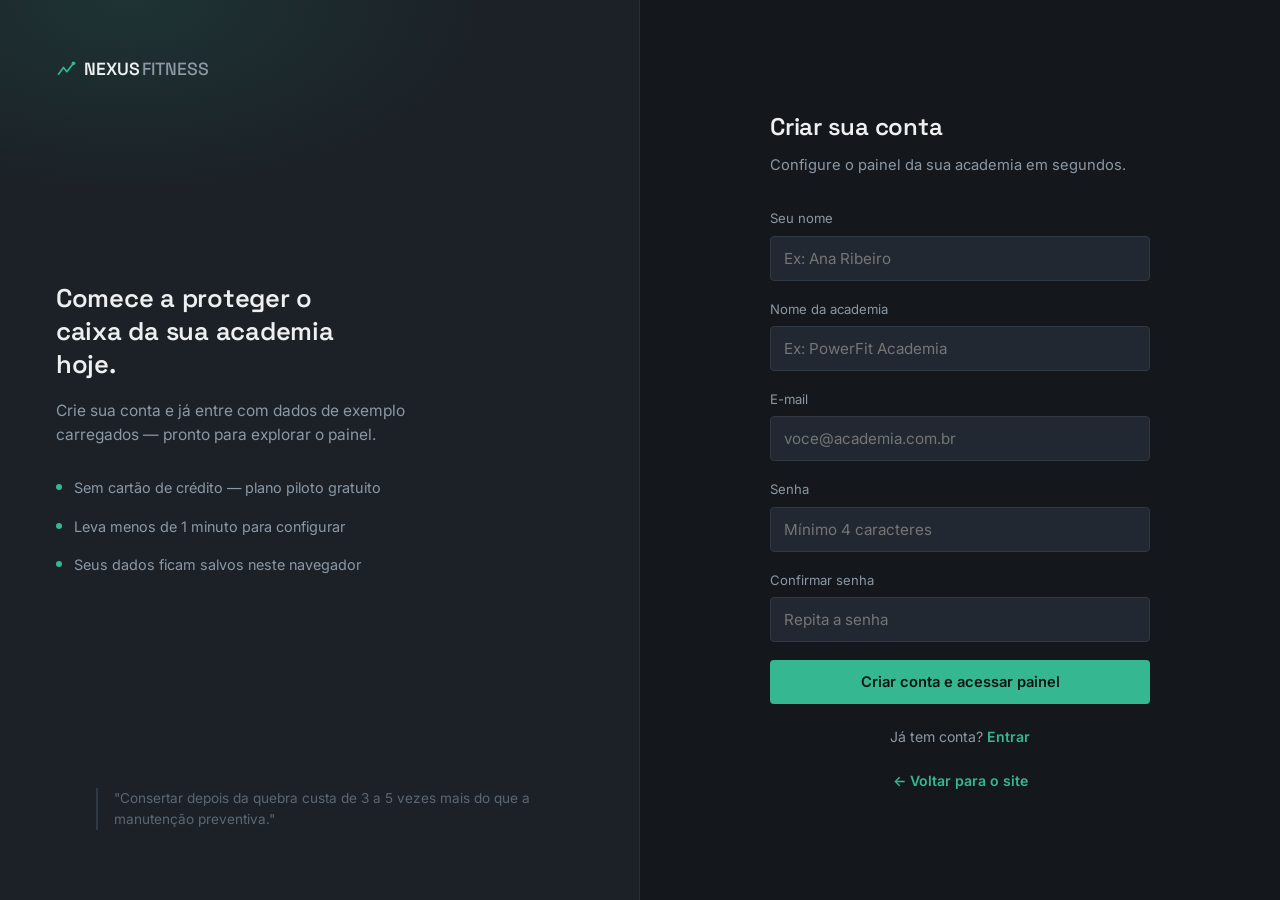
==== cadastro.html @ c4fdad93 "Add files via upload" ====
<!DOCTYPE html>
<html lang="pt-BR">
<head>
<meta charset="UTF-8">
<meta name="viewport" content="width=device-width, initial-scale=1.0">
<title>Criar conta — Nexus Fitness</title>
<link rel="preconnect" href="https://fonts.googleapis.com">
<link rel="preconnect" href="https://fonts.gstatic.com" crossorigin>
<link href="https://fonts.googleapis.com/css2?family=Space+Grotesk:wght@400;500;600;700&family=Inter:wght@400;500;600;700&display=swap" rel="stylesheet">
<link rel="stylesheet" href="app.css">
</head>
<body>

<div class="auth-shell">

  <div class="auth-side">
    <div class="auth-logo">
      <svg viewBox="0 0 24 24" width="20" height="20"><path d="M3 17L9 9L13 14L21 4" stroke="currentColor" stroke-width="2" fill="none" stroke-linecap="round" stroke-linejoin="round"/><circle cx="21" cy="4" r="2.2" fill="currentColor"/></svg>
      <span>NEXUS<em>FITNESS</em></span>
    </div>

    <div class="auth-pitch">
      <h2>Comece a proteger o caixa da sua academia hoje.</h2>
      <p>Crie sua conta e já entre com dados de exemplo carregados — pronto para explorar o painel.</p>
      <div class="auth-feature-list">
        <div class="auth-feature"><span class="dot"></span><span>Sem cartão de crédito — plano piloto gratuito</span></div>
        <div class="auth-feature"><span class="dot"></span><span>Leva menos de 1 minuto para configurar</span></div>
        <div class="auth-feature"><span class="dot"></span><span>Seus dados ficam salvos neste navegador</span></div>
      </div>
    </div>

    <blockquote class="auth-quote">
      "Consertar depois da quebra custa de 3 a 5 vezes mais do que a manutenção preventiva."
    </blockquote>
  </div>

  <div class="auth-form-col">
    <form class="auth-form" id="signup-form" novalidate>
      <h1>Criar sua conta</h1>
      <p class="sub">Configure o painel da sua academia em segundos.</p>

      <div class="form-error" id="form-error"></div>

      <div class="field">
        <label for="nome">Seu nome</label>
        <input type="text" id="nome" placeholder="Ex: Ana Ribeiro" autocomplete="name">
      </div>
      <div class="field">
        <label for="academia">Nome da academia</label>
        <input type="text" id="academia" placeholder="Ex: PowerFit Academia" autocomplete="organization">
      </div>
      <div class="field">
        <label for="email">E-mail</label>
        <input type="email" id="email" placeholder="voce@academia.com.br" autocomplete="email">
      </div>
      <div class="field">
        <label for="senha">Senha</label>
        <input type="password" id="senha" placeholder="Mínimo 4 caracteres" autocomplete="new-password">
      </div>
      <div class="field">
        <label for="senha2">Confirmar senha</label>
        <input type="password" id="senha2" placeholder="Repita a senha" autocomplete="new-password">
      </div>

      <button type="submit" class="btn btn-primary btn-block">Criar conta e acessar painel</button>

      <p class="auth-foot">Já tem conta? <a href="login.html">Entrar</a></p>
      <p class="auth-foot"><a href="../index.html">← Voltar para o site</a></p>
    </form>
  </div>

</div>

<script src="auth.js"></script>
<script>
  const form = document.getElementById("signup-form");
  const errorBox = document.getElementById("form-error");

  function showError(msg) {
    errorBox.textContent = msg;
    errorBox.classList.add("show");
  }

  form.addEventListener("submit", function (e) {
    e.preventDefault();
    errorBox.classList.remove("show");

    const nome = document.getElementById("nome").value.trim();
    const academia = document.getElementById("academia").value.trim();
    const email = document.getElementById("email").value.trim();
    const senha = document.getElementById("senha").value;
    const senha2 = document.getElementById("senha2").value;

    if (!nome || !academia || !email || !senha) {
      showError("Preencha todos os campos.");
      return;
    }
    if (senha.length < 4) {
      showError("A senha precisa ter pelo menos 4 caracteres.");
      return;
    }
    if (senha !== senha2) {
      showError("As senhas não coincidem.");
      return;
    }

    try {
      NexusAuth.signup({ nome, academia, email, senha });
      window.location.href = "dashboard.html";
    } catch (err) {
      showError(err.message);
    }
  });
</script>
</body>
</html>
---- app.css ----
/* ============================================================
   NEXUS FITNESS — app.css
   Estilos do produto (login, cadastro, painel interno)
   ============================================================ */

:root {
  --graphite:      #14181C;
  --panel:         #1B2127;
  --panel-raised:  #212831;
  --line:          #2E3944;
  --line-soft:     #262E36;

  --text-primary:   #EDEFF1;
  --text-secondary: #8B98A5;
  --text-tertiary:  #5C6773;

  --amber:   #E8A33D;
  --amber-dim: rgba(232, 163, 61, 0.14);
  --teal:    #35B891;
  --teal-dim: rgba(53, 184, 145, 0.14);
  --rust:    #C1502E;
  --rust-dim: rgba(193, 80, 46, 0.14);

  --font-display: "Space Grotesk", "Inter", sans-serif;
  --font-body: "Inter", sans-serif;

  --sidebar-w: 232px;
}

* { box-sizing: border-box; }

body {
  margin: 0;
  background: var(--graphite);
  color: var(--text-primary);
  font-family: var(--font-body);
  font-size: 15.5px;
  line-height: 1.55;
  -webkit-font-smoothing: antialiased;
}

h1, h2, h3 { font-family: var(--font-display); font-weight: 600; letter-spacing: -0.01em; margin: 0; }
p { margin: 0; color: var(--text-secondary); }
a { color: inherit; text-decoration: none; }
button, input { font-family: inherit; }

.btn {
  display: inline-flex;
  align-items: center;
  justify-content: center;
  gap: 8px;
  padding: 12px 20px;
  border-radius: 4px;
  font-weight: 600;
  font-size: 0.92rem;
  border: 1px solid transparent;
  cursor: pointer;
  transition: background 0.15s ease, border-color 0.15s ease, transform 0.1s ease;
}
.btn:active { transform: translateY(1px); }
.btn-block { width: 100%; }
.btn-primary { background: var(--teal); color: #0C1512; }
.btn-primary:hover { background: #45c9a2; }
.btn-ghost { background: transparent; border-color: var(--line); color: var(--text-primary); }
.btn-ghost:hover { border-color: var(--text-secondary); }
.btn-sm { padding: 8px 14px; font-size: 0.82rem; }
.btn-danger { background: transparent; border-color: rgba(193,80,46,0.4); color: var(--rust); }
.btn-danger:hover { background: var(--rust-dim); }
.btn[disabled] { opacity: 0.5; cursor: not-allowed; }

/* ---------------- Auth pages (login / cadastro) ---------------- */

.auth-shell {
  min-height: 100vh;
  display: grid;
  grid-template-columns: 1fr 1fr;
}

.auth-side {
  background:
    radial-gradient(600px 320px at 20% 0%, rgba(53,184,145,0.12), transparent 60%),
    var(--panel);
  border-right: 1px solid var(--line-soft);
  padding: 56px;
  display: flex;
  flex-direction: column;
  justify-content: space-between;
}

.auth-logo {
  display: flex;
  align-items: center;
  gap: 8px;
  font-family: var(--font-display);
  font-weight: 600;
  font-size: 1.1rem;
}
.auth-logo em { font-style: normal; color: var(--text-secondary); font-weight: 500; margin-left: 2px; }
.auth-logo svg { color: var(--teal); }

.auth-pitch h2 {
  font-size: 1.6rem;
  line-height: 1.3;
  margin-bottom: 18px;
  max-width: 18ch;
}
.auth-pitch p { max-width: 40ch; margin-bottom: 30px; }

.auth-feature-list { display: flex; flex-direction: column; gap: 16px; }
.auth-feature {
  display: flex;
  gap: 12px;
  align-items: flex-start;
  font-size: 0.9rem;
  color: var(--text-secondary);
}
.auth-feature .dot {
  width: 6px; height: 6px; border-radius: 50%;
  background: var(--teal);
  margin-top: 7px;
  flex-shrink: 0;
}

.auth-quote {
  border-left: 2px solid var(--line);
  padding-left: 16px;
  font-size: 0.85rem;
  color: var(--text-tertiary);
}

.auth-form-col {
  display: flex;
  align-items: center;
  justify-content: center;
  padding: 40px;
}

.auth-form {
  width: 100%;
  max-width: 380px;
}

.auth-form h1 { font-size: 1.5rem; margin-bottom: 8px; }
.auth-form .sub { margin-bottom: 32px; font-size: 0.92rem; }

.field { margin-bottom: 18px; }
.field label {
  display: block;
  font-size: 0.82rem;
  color: var(--text-secondary);
  margin-bottom: 7px;
}
.field input {
  width: 100%;
  padding: 12px 13px;
  background: var(--panel-raised);
  border: 1px solid var(--line);
  border-radius: 4px;
  color: var(--text-primary);
  font-size: 0.95rem;
  outline: none;
  transition: border-color 0.15s ease;
}
.field input:focus { border-color: var(--teal); }

.form-error {
  background: var(--rust-dim);
  border: 1px solid rgba(193,80,46,0.4);
  color: #f0a98d;
  font-size: 0.85rem;
  padding: 10px 12px;
  border-radius: 4px;
  margin-bottom: 18px;
  display: none;
}
.form-error.show { display: block; }

.auth-divider {
  display: flex;
  align-items: center;
  gap: 12px;
  margin: 22px 0;
  color: var(--text-tertiary);
  font-size: 0.78rem;
}
.auth-divider::before, .auth-divider::after {
  content: "";
  flex: 1;
  height: 1px;
  background: var(--line-soft);
}

.auth-foot {
  margin-top: 22px;
  font-size: 0.88rem;
  color: var(--text-secondary);
  text-align: center;
}
.auth-foot a { color: var(--teal); font-weight: 600; }

@media (max-width: 900px) {
  .auth-shell { grid-template-columns: 1fr; }
  .auth-side { display: none; }
}

/* ---------------- Dashboard shell ---------------- */

.app-shell {
  display: grid;
  grid-template-columns: var(--sidebar-w) 1fr;
  min-height: 100vh;
}

.sidebar {
  background: var(--panel);
  border-right: 1px solid var(--line-soft);
  display: flex;
  flex-direction: column;
  position: sticky;
  top: 0;
  height: 100vh;
}

.sidebar-logo {
  display: flex;
  align-items: center;
  gap: 8px;
  padding: 22px 22px 20px;
  font-family: var(--font-display);
  font-weight: 600;
  border-bottom: 1px solid var(--line-soft);
}
.sidebar-logo svg { color: var(--teal); }
.sidebar-logo em { font-style: normal; color: var(--text-secondary); font-weight: 500; margin-left: 2px; font-size: 0.9em; }

.sidebar-nav { flex: 1; padding: 18px 12px; display: flex; flex-direction: column; gap: 2px; }

.nav-item {
  display: flex;
  align-items: center;
  gap: 11px;
  padding: 10px 12px;
  border-radius: 5px;
  font-size: 0.9rem;
  color: var(--text-secondary);
  cursor: pointer;
  border: 1px solid transparent;
  transition: background 0.15s ease, color 0.15s ease;
}
.nav-item svg { flex-shrink: 0; opacity: 0.85; }
.nav-item:hover { background: var(--panel-raised); color: var(--text-primary); }
.nav-item.active {
  background: var(--teal-dim);
  color: var(--teal);
  border-color: rgba(53,184,145,0.25);
}

.nav-badge {
  margin-left: auto;
  background: var(--rust);
  color: white;
  font-size: 0.68rem;
  font-weight: 700;
  padding: 1px 6px;
  border-radius: 10px;
}

.sidebar-user {
  border-top: 1px solid var(--line-soft);
  padding: 16px 20px;
  display: flex;
  flex-direction: column;
  gap: 10px;
}
.sidebar-user-name { font-size: 0.86rem; color: var(--text-primary); font-weight: 600; }
.sidebar-user-academia { font-size: 0.76rem; color: var(--text-tertiary); }

.main-scroll { overflow-y: auto; height: 100vh; }

.app-topbar {
  position: sticky;
  top: 0;
  z-index: 10;
  background: rgba(20,24,28,0.9);
  backdrop-filter: blur(8px);
  border-bottom: 1px solid var(--line-soft);
  padding: 18px 34px;
  display: flex;
  justify-content: space-between;
  align-items: center;
}
.app-topbar h1 { font-size: 1.2rem; }
.app-topbar .app-topbar-sub { font-size: 0.82rem; margin-top: 3px; }

.app-content { padding: 30px 34px 70px; }

.view-section { display: none; animation: fadeIn 0.25s ease; }
.view-section.active { display: block; }
@keyframes fadeIn { from { opacity: 0; transform: translateY(4px); } to { opacity: 1; transform: none; } }

/* ---- KPI cards ---- */

.kpi-grid {
  display: grid;
  grid-template-columns: repeat(4, 1fr);
  gap: 18px;
  margin-bottom: 34px;
}
.kpi-card {
  background: var(--panel);
  border: 1px solid var(--line);
  border-radius: 6px;
  padding: 20px;
}
.kpi-label { font-size: 0.78rem; color: var(--text-tertiary); margin-bottom: 10px; }
.kpi-value { font-family: var(--font-display); font-size: 1.55rem; color: var(--text-primary); }
.kpi-value.amber { color: var(--amber); }
.kpi-value.teal { color: var(--teal); }
.kpi-note { font-size: 0.76rem; color: var(--text-tertiary); margin-top: 6px; }

@media (max-width: 1100px) {
  .kpi-grid { grid-template-columns: repeat(2, 1fr); }
}

/* ---- generic panel/card ---- */

.card {
  background: var(--panel);
  border: 1px solid var(--line);
  border-radius: 6px;
  padding: 24px;
  margin-bottom: 24px;
}
.card-head {
  display: flex;
  justify-content: space-between;
  align-items: center;
  margin-bottom: 18px;
  gap: 12px;
  flex-wrap: wrap;
}
.card-head h2 { font-size: 1.05rem; }
.card-head p { font-size: 0.85rem; }

.two-col { display: grid; grid-template-columns: 1.3fr 1fr; gap: 24px; }
@media (max-width: 980px) { .two-col { grid-template-columns: 1fr; } }

/* ---- table-like equipment rows ---- */

.eq-row {
  display: grid;
  grid-template-columns: 1.4fr 0.8fr 1.4fr 0.9fr 1fr auto;
  align-items: center;
  gap: 14px;
  padding: 14px 0;
  border-bottom: 1px solid var(--line-soft);
  font-size: 0.86rem;
}
.eq-row:last-child { border-bottom: none; }
.eq-row.eq-head {
  color: var(--text-tertiary);
  font-size: 0.72rem;
  text-transform: uppercase;
  letter-spacing: 0.04em;
  padding-bottom: 10px;
}
.eq-name { color: var(--text-primary); font-weight: 600; }
.eq-tipo { color: var(--text-tertiary); }

.eq-usage-track {
  height: 8px;
  background: var(--line-soft);
  border-radius: 2px;
  overflow: hidden;
}
.eq-usage-fill { height: 100%; border-radius: 2px; transition: width 0.4s ease, background 0.4s ease; }

.badge {
  display: inline-flex;
  align-items: center;
  gap: 6px;
  font-size: 0.74rem;
  font-weight: 600;
  padding: 4px 9px;
  border-radius: 20px;
}
.badge::before { content: ""; width: 6px; height: 6px; border-radius: 50%; }
.badge-ok { background: var(--teal-dim); color: var(--teal); }
.badge-ok::before { background: var(--teal); }
.badge-alerta { background: var(--amber-dim); color: var(--amber); }
.badge-alerta::before { background: var(--amber); }

.eq-actions { display: flex; gap: 8px; justify-content: flex-end; }

@media (max-width: 900px) {
  .eq-row { grid-template-columns: 1.4fr 1fr auto; }
  .eq-row .col-tipo, .eq-row .col-revisao { display: none; }
}

/* ---- alerts list ---- */

.alert-list { display: flex; flex-direction: column; gap: 10px; }
.alert-item {
  display: flex;
  justify-content: space-between;
  align-items: center;
  gap: 12px;
  padding: 12px 14px;
  background: var(--panel-raised);
  border: 1px solid var(--line-soft);
  border-radius: 5px;
  font-size: 0.85rem;
}
.alert-item.is-amber { border-color: rgba(232,163,61,0.35); }
.alert-item-left { display: flex; align-items: center; gap: 10px; }
.alert-item-left .dot { width: 7px; height: 7px; border-radius: 50%; background: var(--amber); flex-shrink: 0; }
.alert-empty { font-size: 0.86rem; color: var(--text-tertiary); padding: 8px 0; }

/* ---- hub module ---- */

.hub-slider-block { margin-bottom: 22px; }
.hub-slider-block label { display: block; font-size: 0.85rem; color: var(--text-secondary); margin-bottom: 10px; }
input[type="range"] { width: 100%; accent-color: var(--teal); margin-bottom: 8px; }
.hub-slider-value { font-family: var(--font-display); font-size: 0.95rem; }
.hub-slider-value span { color: var(--teal); }

.insumo-row {
  display: grid;
  grid-template-columns: 1.6fr 1fr 1fr 1fr;
  gap: 10px;
  padding: 11px 0;
  border-bottom: 1px solid var(--line-soft);
  font-size: 0.86rem;
  align-items: center;
}
.insumo-row.insumo-head { color: var(--text-tertiary); font-size: 0.72rem; text-transform: uppercase; letter-spacing: 0.03em; }
.insumo-row:last-child { border-bottom: none; }
.insumo-price-hub { color: var(--teal); font-weight: 600; }
.insumo-econ { color: var(--teal); }

.history-item {
  display: flex;
  justify-content: space-between;
  padding: 10px 0;
  border-bottom: 1px solid var(--line-soft);
  font-size: 0.85rem;
}
.history-item:last-child { border-bottom: none; }
.history-item .econ { color: var(--teal); }

/* ---- settings ---- */

.settings-grid { display: grid; grid-template-columns: 1fr 1fr; gap: 16px; }
@media (max-width: 700px) { .settings-grid { grid-template-columns: 1fr; } }

.plan-chip {
  display: inline-block;
  background: var(--teal-dim);
  color: var(--teal);
  font-size: 0.78rem;
  font-weight: 600;
  padding: 5px 12px;
  border-radius: 20px;
  margin-top: 4px;
}

/* ---- toast ---- */

.toast {
  position: fixed;
  bottom: 24px;
  right: 24px;
  background: var(--panel-raised);
  border: 1px solid var(--teal);
  color: var(--text-primary);
  padding: 13px 18px;
  border-radius: 5px;
  font-size: 0.87rem;
  box-shadow: 0 8px 24px rgba(0,0,0,0.35);
  transform: translateY(20px);
  opacity: 0;
  pointer-events: none;
  transition: transform 0.25s ease, opacity 0.25s ease;
  z-index: 200;
}
.toast.show { transform: translateY(0); opacity: 1; }

/* ---- empty modal-ish inline add form ---- */

.inline-form {
  display: none;
  gap: 10px;
  margin-bottom: 18px;
  flex-wrap: wrap;
  padding: 16px;
  background: var(--panel-raised);
  border: 1px solid var(--line-soft);
  border-radius: 5px;
}
.inline-form.show { display: flex; }
.inline-form input {
  flex: 1;
  min-width: 160px;
  padding: 10px 12px;
  background: var(--graphite);
  border: 1px solid var(--line);
  border-radius: 4px;
  color: var(--text-primary);
  font-size: 0.88rem;
}

a:focus-visible, button:focus-visible, input:focus-visible {
  outline: 2px solid var(--teal);
  outline-offset: 2px;
}
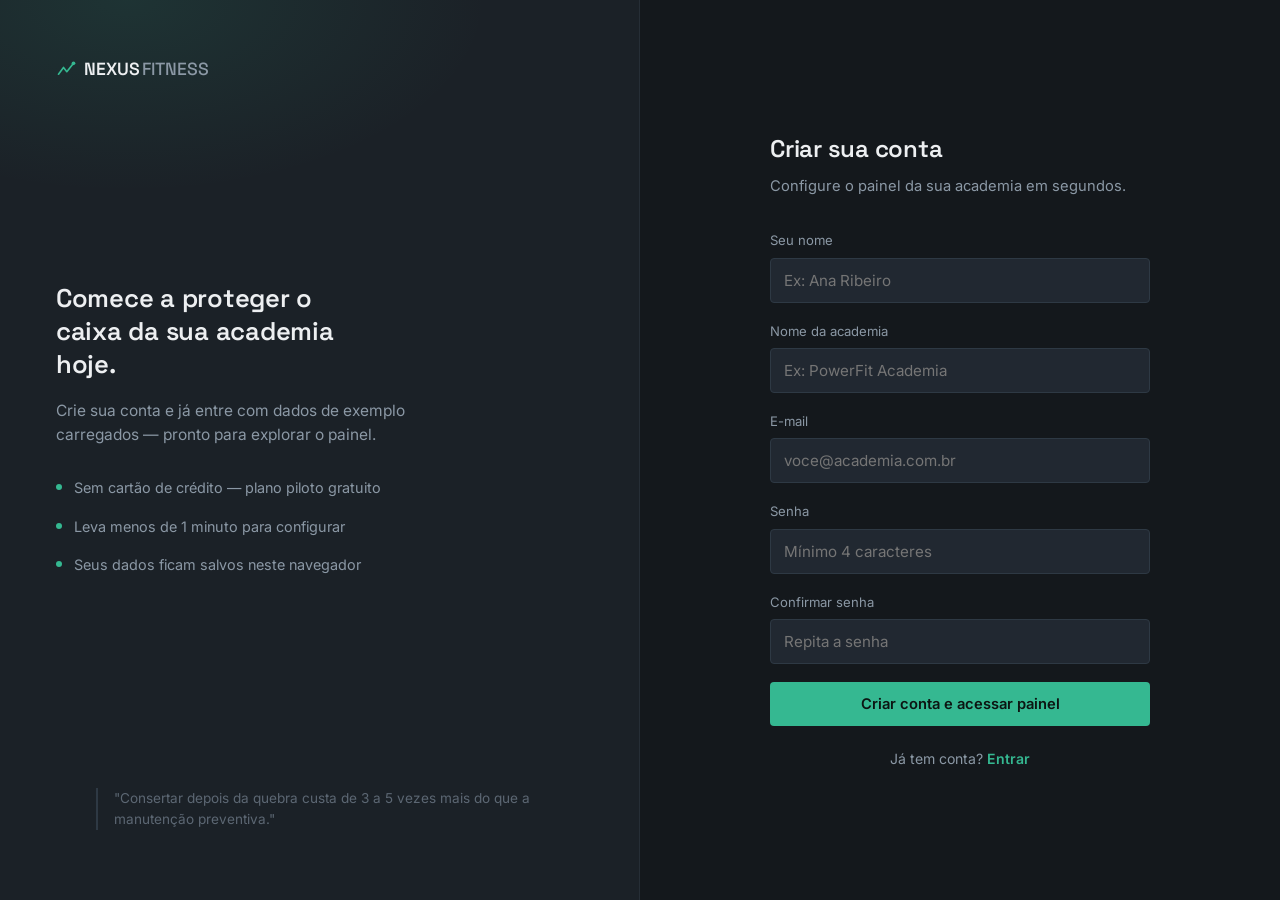
==== commit 111c08bb: "Update cadastro.html" ====
--- a/cadastro.html
+++ b/cadastro.html
@@ -64,8 +64,8 @@
 
       <button type="submit" class="btn btn-primary btn-block">Criar conta e acessar painel</button>
 
-      <p class="auth-foot">Já tem conta? <a href="login.html">Entrar</a></p>
-      <p class="auth-foot"><a href="../index.html">← Voltar para o site</a></p>
+      <p class="auth-foot">Já tem conta? <a href="index.html">Entrar</a></p>
+     
     </form>
   </div>
 
@@ -113,4 +113,4 @@
   });
 </script>
 </body>
-</html>+</html>
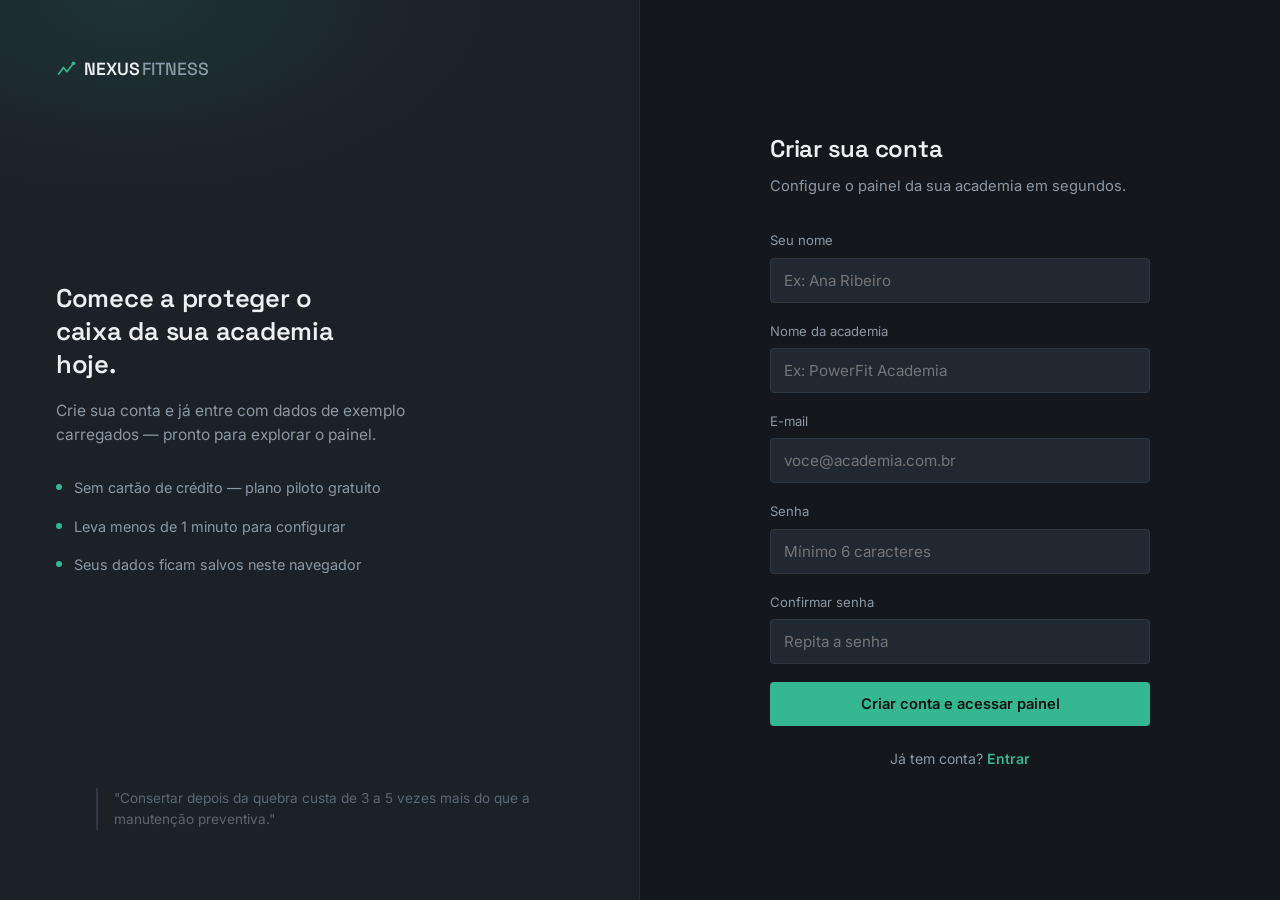
==== commit 73889a2a: "Add files via upload" ====
--- a/cadastro.html
+++ b/cadastro.html
@@ -1,116 +1,116 @@
-<!DOCTYPE html>
-<html lang="pt-BR">
-<head>
-<meta charset="UTF-8">
-<meta name="viewport" content="width=device-width, initial-scale=1.0">
-<title>Criar conta — Nexus Fitness</title>
-<link rel="preconnect" href="https://fonts.googleapis.com">
-<link rel="preconnect" href="https://fonts.gstatic.com" crossorigin>
-<link href="https://fonts.googleapis.com/css2?family=Space+Grotesk:wght@400;500;600;700&family=Inter:wght@400;500;600;700&display=swap" rel="stylesheet">
-<link rel="stylesheet" href="app.css">
-</head>
-<body>
-
-<div class="auth-shell">
-
-  <div class="auth-side">
-    <div class="auth-logo">
-      <svg viewBox="0 0 24 24" width="20" height="20"><path d="M3 17L9 9L13 14L21 4" stroke="currentColor" stroke-width="2" fill="none" stroke-linecap="round" stroke-linejoin="round"/><circle cx="21" cy="4" r="2.2" fill="currentColor"/></svg>
-      <span>NEXUS<em>FITNESS</em></span>
-    </div>
-
-    <div class="auth-pitch">
-      <h2>Comece a proteger o caixa da sua academia hoje.</h2>
-      <p>Crie sua conta e já entre com dados de exemplo carregados — pronto para explorar o painel.</p>
-      <div class="auth-feature-list">
-        <div class="auth-feature"><span class="dot"></span><span>Sem cartão de crédito — plano piloto gratuito</span></div>
-        <div class="auth-feature"><span class="dot"></span><span>Leva menos de 1 minuto para configurar</span></div>
-        <div class="auth-feature"><span class="dot"></span><span>Seus dados ficam salvos neste navegador</span></div>
-      </div>
-    </div>
-
-    <blockquote class="auth-quote">
-      "Consertar depois da quebra custa de 3 a 5 vezes mais do que a manutenção preventiva."
-    </blockquote>
-  </div>
-
-  <div class="auth-form-col">
-    <form class="auth-form" id="signup-form" novalidate>
-      <h1>Criar sua conta</h1>
-      <p class="sub">Configure o painel da sua academia em segundos.</p>
-
-      <div class="form-error" id="form-error"></div>
-
-      <div class="field">
-        <label for="nome">Seu nome</label>
-        <input type="text" id="nome" placeholder="Ex: Ana Ribeiro" autocomplete="name">
-      </div>
-      <div class="field">
-        <label for="academia">Nome da academia</label>
-        <input type="text" id="academia" placeholder="Ex: PowerFit Academia" autocomplete="organization">
-      </div>
-      <div class="field">
-        <label for="email">E-mail</label>
-        <input type="email" id="email" placeholder="voce@academia.com.br" autocomplete="email">
-      </div>
-      <div class="field">
-        <label for="senha">Senha</label>
-        <input type="password" id="senha" placeholder="Mínimo 4 caracteres" autocomplete="new-password">
-      </div>
-      <div class="field">
-        <label for="senha2">Confirmar senha</label>
-        <input type="password" id="senha2" placeholder="Repita a senha" autocomplete="new-password">
-      </div>
-
-      <button type="submit" class="btn btn-primary btn-block">Criar conta e acessar painel</button>
-
-      <p class="auth-foot">Já tem conta? <a href="index.html">Entrar</a></p>
-     
-    </form>
-  </div>
-
-</div>
-
-<script src="auth.js"></script>
-<script>
-  const form = document.getElementById("signup-form");
-  const errorBox = document.getElementById("form-error");
-
-  function showError(msg) {
-    errorBox.textContent = msg;
-    errorBox.classList.add("show");
-  }
-
-  form.addEventListener("submit", function (e) {
-    e.preventDefault();
-    errorBox.classList.remove("show");
-
-    const nome = document.getElementById("nome").value.trim();
-    const academia = document.getElementById("academia").value.trim();
-    const email = document.getElementById("email").value.trim();
-    const senha = document.getElementById("senha").value;
-    const senha2 = document.getElementById("senha2").value;
-
-    if (!nome || !academia || !email || !senha) {
-      showError("Preencha todos os campos.");
-      return;
-    }
-    if (senha.length < 4) {
-      showError("A senha precisa ter pelo menos 4 caracteres.");
-      return;
-    }
-    if (senha !== senha2) {
-      showError("As senhas não coincidem.");
-      return;
-    }
-
-    try {
-      NexusAuth.signup({ nome, academia, email, senha });
-      window.location.href = "dashboard.html";
-    } catch (err) {
-      showError(err.message);
-    }
-  });
-</script>
-</body>
-</html>
+<!DOCTYPE html>
+<html lang="pt-BR">
+<head>
+<meta charset="UTF-8">
+<meta name="viewport" content="width=device-width, initial-scale=1.0">
+<title>Criar conta — Nexus Fitness</title>
+<link rel="preconnect" href="https://fonts.googleapis.com">
+<link rel="preconnect" href="https://fonts.gstatic.com" crossorigin>
+<link href="https://fonts.googleapis.com/css2?family=Space+Grotesk:wght@400;500;600;700&family=Inter:wght@400;500;600;700&display=swap" rel="stylesheet">
+<link rel="stylesheet" href="app.css">
+</head>
+<body>
+
+<div class="auth-shell">
+
+  <div class="auth-side">
+    <div class="auth-logo">
+      <svg viewBox="0 0 24 24" width="20" height="20"><path d="M3 17L9 9L13 14L21 4" stroke="currentColor" stroke-width="2" fill="none" stroke-linecap="round" stroke-linejoin="round"/><circle cx="21" cy="4" r="2.2" fill="currentColor"/></svg>
+      <span>NEXUS<em>FITNESS</em></span>
+    </div>
+
+    <div class="auth-pitch">
+      <h2>Comece a proteger o caixa da sua academia hoje.</h2>
+      <p>Crie sua conta e já entre com dados de exemplo carregados — pronto para explorar o painel.</p>
+      <div class="auth-feature-list">
+        <div class="auth-feature"><span class="dot"></span><span>Sem cartão de crédito — plano piloto gratuito</span></div>
+        <div class="auth-feature"><span class="dot"></span><span>Leva menos de 1 minuto para configurar</span></div>
+        <div class="auth-feature"><span class="dot"></span><span>Seus dados ficam salvos neste navegador</span></div>
+      </div>
+    </div>
+
+    <blockquote class="auth-quote">
+      "Consertar depois da quebra custa de 3 a 5 vezes mais do que a manutenção preventiva."
+    </blockquote>
+  </div>
+
+  <div class="auth-form-col">
+    <form class="auth-form" id="signup-form" novalidate>
+      <h1>Criar sua conta</h1>
+      <p class="sub">Configure o painel da sua academia em segundos.</p>
+
+      <div class="form-error" id="form-error"></div>
+
+      <div class="field">
+        <label for="nome">Seu nome</label>
+        <input type="text" id="nome" placeholder="Ex: Ana Ribeiro" autocomplete="name">
+      </div>
+      <div class="field">
+        <label for="academia">Nome da academia</label>
+        <input type="text" id="academia" placeholder="Ex: PowerFit Academia" autocomplete="organization">
+      </div>
+      <div class="field">
+        <label for="email">E-mail</label>
+        <input type="email" id="email" placeholder="voce@academia.com.br" autocomplete="email">
+      </div>
+      <div class="field">
+        <label for="senha">Senha</label>
+        <input type="password" id="senha" placeholder="Mínimo 6 caracteres" autocomplete="new-password">
+      </div>
+      <div class="field">
+        <label for="senha2">Confirmar senha</label>
+        <input type="password" id="senha2" placeholder="Repita a senha" autocomplete="new-password">
+      </div>
+
+      <button type="submit" class="btn btn-primary btn-block">Criar conta e acessar painel</button>
+
+      <p class="auth-foot">Já tem conta? <a href="index.html">Entrar</a></p>
+     
+    </form>
+  </div>
+
+</div>
+
+<script src="auth.js"></script>
+<script>
+  const form = document.getElementById("signup-form");
+  const errorBox = document.getElementById("form-error");
+
+  function showError(msg) {
+    errorBox.textContent = msg;
+    errorBox.classList.add("show");
+  }
+
+  form.addEventListener("submit", function (e) {
+    e.preventDefault();
+    errorBox.classList.remove("show");
+
+    const nome = document.getElementById("nome").value.trim();
+    const academia = document.getElementById("academia").value.trim();
+    const email = document.getElementById("email").value.trim();
+    const senha = document.getElementById("senha").value;
+    const senha2 = document.getElementById("senha2").value;
+
+    if (!nome || !academia || !email || !senha) {
+      showError("Preencha todos os campos.");
+      return;
+    }
+    if (senha.length < 6) {
+      showError("A senha precisa ter pelo menos 6 caracteres.");
+      return;
+    }
+    if (senha !== senha2) {
+      showError("As senhas não coincidem.");
+      return;
+    }
+
+    try {
+      NexusAuth.signup({ nome, academia, email, senha });
+      window.location.href = "dashboard.html";
+    } catch (err) {
+      showError(err.message);
+    }
+  });
+</script>
+</body>
+</html>
--- a/app.css
+++ b/app.css
@@ -1,515 +1,1576 @@
-/* ============================================================
-   NEXUS FITNESS — app.css
-   Estilos do produto (login, cadastro, painel interno)
-   ============================================================ */
-
-:root {
-  --graphite:      #14181C;
-  --panel:         #1B2127;
-  --panel-raised:  #212831;
-  --line:          #2E3944;
-  --line-soft:     #262E36;
-
-  --text-primary:   #EDEFF1;
-  --text-secondary: #8B98A5;
-  --text-tertiary:  #5C6773;
-
-  --amber:   #E8A33D;
-  --amber-dim: rgba(232, 163, 61, 0.14);
-  --teal:    #35B891;
-  --teal-dim: rgba(53, 184, 145, 0.14);
-  --rust:    #C1502E;
-  --rust-dim: rgba(193, 80, 46, 0.14);
-
-  --font-display: "Space Grotesk", "Inter", sans-serif;
-  --font-body: "Inter", sans-serif;
-
-  --sidebar-w: 232px;
-}
-
-* { box-sizing: border-box; }
-
-body {
-  margin: 0;
-  background: var(--graphite);
-  color: var(--text-primary);
-  font-family: var(--font-body);
-  font-size: 15.5px;
-  line-height: 1.55;
-  -webkit-font-smoothing: antialiased;
-}
-
-h1, h2, h3 { font-family: var(--font-display); font-weight: 600; letter-spacing: -0.01em; margin: 0; }
-p { margin: 0; color: var(--text-secondary); }
-a { color: inherit; text-decoration: none; }
-button, input { font-family: inherit; }
-
-.btn {
-  display: inline-flex;
-  align-items: center;
-  justify-content: center;
-  gap: 8px;
-  padding: 12px 20px;
-  border-radius: 4px;
-  font-weight: 600;
-  font-size: 0.92rem;
-  border: 1px solid transparent;
-  cursor: pointer;
-  transition: background 0.15s ease, border-color 0.15s ease, transform 0.1s ease;
-}
-.btn:active { transform: translateY(1px); }
-.btn-block { width: 100%; }
-.btn-primary { background: var(--teal); color: #0C1512; }
-.btn-primary:hover { background: #45c9a2; }
-.btn-ghost { background: transparent; border-color: var(--line); color: var(--text-primary); }
-.btn-ghost:hover { border-color: var(--text-secondary); }
-.btn-sm { padding: 8px 14px; font-size: 0.82rem; }
-.btn-danger { background: transparent; border-color: rgba(193,80,46,0.4); color: var(--rust); }
-.btn-danger:hover { background: var(--rust-dim); }
-.btn[disabled] { opacity: 0.5; cursor: not-allowed; }
-
-/* ---------------- Auth pages (login / cadastro) ---------------- */
-
-.auth-shell {
-  min-height: 100vh;
-  display: grid;
-  grid-template-columns: 1fr 1fr;
-}
-
-.auth-side {
-  background:
-    radial-gradient(600px 320px at 20% 0%, rgba(53,184,145,0.12), transparent 60%),
-    var(--panel);
-  border-right: 1px solid var(--line-soft);
-  padding: 56px;
-  display: flex;
-  flex-direction: column;
-  justify-content: space-between;
-}
-
-.auth-logo {
-  display: flex;
-  align-items: center;
-  gap: 8px;
-  font-family: var(--font-display);
-  font-weight: 600;
-  font-size: 1.1rem;
-}
-.auth-logo em { font-style: normal; color: var(--text-secondary); font-weight: 500; margin-left: 2px; }
-.auth-logo svg { color: var(--teal); }
-
-.auth-pitch h2 {
-  font-size: 1.6rem;
-  line-height: 1.3;
-  margin-bottom: 18px;
-  max-width: 18ch;
-}
-.auth-pitch p { max-width: 40ch; margin-bottom: 30px; }
-
-.auth-feature-list { display: flex; flex-direction: column; gap: 16px; }
-.auth-feature {
-  display: flex;
-  gap: 12px;
-  align-items: flex-start;
-  font-size: 0.9rem;
-  color: var(--text-secondary);
-}
-.auth-feature .dot {
-  width: 6px; height: 6px; border-radius: 50%;
-  background: var(--teal);
-  margin-top: 7px;
-  flex-shrink: 0;
-}
-
-.auth-quote {
-  border-left: 2px solid var(--line);
-  padding-left: 16px;
-  font-size: 0.85rem;
-  color: var(--text-tertiary);
-}
-
-.auth-form-col {
-  display: flex;
-  align-items: center;
-  justify-content: center;
-  padding: 40px;
-}
-
-.auth-form {
-  width: 100%;
-  max-width: 380px;
-}
-
-.auth-form h1 { font-size: 1.5rem; margin-bottom: 8px; }
-.auth-form .sub { margin-bottom: 32px; font-size: 0.92rem; }
-
-.field { margin-bottom: 18px; }
-.field label {
-  display: block;
-  font-size: 0.82rem;
-  color: var(--text-secondary);
-  margin-bottom: 7px;
-}
-.field input {
-  width: 100%;
-  padding: 12px 13px;
-  background: var(--panel-raised);
-  border: 1px solid var(--line);
-  border-radius: 4px;
-  color: var(--text-primary);
-  font-size: 0.95rem;
-  outline: none;
-  transition: border-color 0.15s ease;
-}
-.field input:focus { border-color: var(--teal); }
-
-.form-error {
-  background: var(--rust-dim);
-  border: 1px solid rgba(193,80,46,0.4);
-  color: #f0a98d;
-  font-size: 0.85rem;
-  padding: 10px 12px;
-  border-radius: 4px;
-  margin-bottom: 18px;
-  display: none;
-}
-.form-error.show { display: block; }
-
-.auth-divider {
-  display: flex;
-  align-items: center;
-  gap: 12px;
-  margin: 22px 0;
-  color: var(--text-tertiary);
-  font-size: 0.78rem;
-}
-.auth-divider::before, .auth-divider::after {
-  content: "";
-  flex: 1;
-  height: 1px;
-  background: var(--line-soft);
-}
-
-.auth-foot {
-  margin-top: 22px;
-  font-size: 0.88rem;
-  color: var(--text-secondary);
-  text-align: center;
-}
-.auth-foot a { color: var(--teal); font-weight: 600; }
-
-@media (max-width: 900px) {
-  .auth-shell { grid-template-columns: 1fr; }
-  .auth-side { display: none; }
-}
-
-/* ---------------- Dashboard shell ---------------- */
-
-.app-shell {
-  display: grid;
-  grid-template-columns: var(--sidebar-w) 1fr;
-  min-height: 100vh;
-}
-
-.sidebar {
-  background: var(--panel);
-  border-right: 1px solid var(--line-soft);
-  display: flex;
-  flex-direction: column;
-  position: sticky;
-  top: 0;
-  height: 100vh;
-}
-
-.sidebar-logo {
-  display: flex;
-  align-items: center;
-  gap: 8px;
-  padding: 22px 22px 20px;
-  font-family: var(--font-display);
-  font-weight: 600;
-  border-bottom: 1px solid var(--line-soft);
-}
-.sidebar-logo svg { color: var(--teal); }
-.sidebar-logo em { font-style: normal; color: var(--text-secondary); font-weight: 500; margin-left: 2px; font-size: 0.9em; }
-
-.sidebar-nav { flex: 1; padding: 18px 12px; display: flex; flex-direction: column; gap: 2px; }
-
-.nav-item {
-  display: flex;
-  align-items: center;
-  gap: 11px;
-  padding: 10px 12px;
-  border-radius: 5px;
-  font-size: 0.9rem;
-  color: var(--text-secondary);
-  cursor: pointer;
-  border: 1px solid transparent;
-  transition: background 0.15s ease, color 0.15s ease;
-}
-.nav-item svg { flex-shrink: 0; opacity: 0.85; }
-.nav-item:hover { background: var(--panel-raised); color: var(--text-primary); }
-.nav-item.active {
-  background: var(--teal-dim);
-  color: var(--teal);
-  border-color: rgba(53,184,145,0.25);
-}
-
-.nav-badge {
-  margin-left: auto;
-  background: var(--rust);
-  color: white;
-  font-size: 0.68rem;
-  font-weight: 700;
-  padding: 1px 6px;
-  border-radius: 10px;
-}
-
-.sidebar-user {
-  border-top: 1px solid var(--line-soft);
-  padding: 16px 20px;
-  display: flex;
-  flex-direction: column;
-  gap: 10px;
-}
-.sidebar-user-name { font-size: 0.86rem; color: var(--text-primary); font-weight: 600; }
-.sidebar-user-academia { font-size: 0.76rem; color: var(--text-tertiary); }
-
-.main-scroll { overflow-y: auto; height: 100vh; }
-
-.app-topbar {
-  position: sticky;
-  top: 0;
-  z-index: 10;
-  background: rgba(20,24,28,0.9);
-  backdrop-filter: blur(8px);
-  border-bottom: 1px solid var(--line-soft);
-  padding: 18px 34px;
-  display: flex;
-  justify-content: space-between;
-  align-items: center;
-}
-.app-topbar h1 { font-size: 1.2rem; }
-.app-topbar .app-topbar-sub { font-size: 0.82rem; margin-top: 3px; }
-
-.app-content { padding: 30px 34px 70px; }
-
-.view-section { display: none; animation: fadeIn 0.25s ease; }
-.view-section.active { display: block; }
-@keyframes fadeIn { from { opacity: 0; transform: translateY(4px); } to { opacity: 1; transform: none; } }
-
-/* ---- KPI cards ---- */
-
-.kpi-grid {
-  display: grid;
-  grid-template-columns: repeat(4, 1fr);
-  gap: 18px;
-  margin-bottom: 34px;
-}
-.kpi-card {
-  background: var(--panel);
-  border: 1px solid var(--line);
-  border-radius: 6px;
-  padding: 20px;
-}
-.kpi-label { font-size: 0.78rem; color: var(--text-tertiary); margin-bottom: 10px; }
-.kpi-value { font-family: var(--font-display); font-size: 1.55rem; color: var(--text-primary); }
-.kpi-value.amber { color: var(--amber); }
-.kpi-value.teal { color: var(--teal); }
-.kpi-note { font-size: 0.76rem; color: var(--text-tertiary); margin-top: 6px; }
-
-@media (max-width: 1100px) {
-  .kpi-grid { grid-template-columns: repeat(2, 1fr); }
-}
-
-/* ---- generic panel/card ---- */
-
-.card {
-  background: var(--panel);
-  border: 1px solid var(--line);
-  border-radius: 6px;
-  padding: 24px;
-  margin-bottom: 24px;
-}
-.card-head {
-  display: flex;
-  justify-content: space-between;
-  align-items: center;
-  margin-bottom: 18px;
-  gap: 12px;
-  flex-wrap: wrap;
-}
-.card-head h2 { font-size: 1.05rem; }
-.card-head p { font-size: 0.85rem; }
-
-.two-col { display: grid; grid-template-columns: 1.3fr 1fr; gap: 24px; }
-@media (max-width: 980px) { .two-col { grid-template-columns: 1fr; } }
-
-/* ---- table-like equipment rows ---- */
-
-.eq-row {
-  display: grid;
-  grid-template-columns: 1.4fr 0.8fr 1.4fr 0.9fr 1fr auto;
-  align-items: center;
-  gap: 14px;
-  padding: 14px 0;
-  border-bottom: 1px solid var(--line-soft);
-  font-size: 0.86rem;
-}
-.eq-row:last-child { border-bottom: none; }
-.eq-row.eq-head {
-  color: var(--text-tertiary);
-  font-size: 0.72rem;
-  text-transform: uppercase;
-  letter-spacing: 0.04em;
-  padding-bottom: 10px;
-}
-.eq-name { color: var(--text-primary); font-weight: 600; }
-.eq-tipo { color: var(--text-tertiary); }
-
-.eq-usage-track {
-  height: 8px;
-  background: var(--line-soft);
-  border-radius: 2px;
-  overflow: hidden;
-}
-.eq-usage-fill { height: 100%; border-radius: 2px; transition: width 0.4s ease, background 0.4s ease; }
-
-.badge {
-  display: inline-flex;
-  align-items: center;
-  gap: 6px;
-  font-size: 0.74rem;
-  font-weight: 600;
-  padding: 4px 9px;
-  border-radius: 20px;
-}
-.badge::before { content: ""; width: 6px; height: 6px; border-radius: 50%; }
-.badge-ok { background: var(--teal-dim); color: var(--teal); }
-.badge-ok::before { background: var(--teal); }
-.badge-alerta { background: var(--amber-dim); color: var(--amber); }
-.badge-alerta::before { background: var(--amber); }
-
-.eq-actions { display: flex; gap: 8px; justify-content: flex-end; }
-
-@media (max-width: 900px) {
-  .eq-row { grid-template-columns: 1.4fr 1fr auto; }
-  .eq-row .col-tipo, .eq-row .col-revisao { display: none; }
-}
-
-/* ---- alerts list ---- */
-
-.alert-list { display: flex; flex-direction: column; gap: 10px; }
-.alert-item {
-  display: flex;
-  justify-content: space-between;
-  align-items: center;
-  gap: 12px;
-  padding: 12px 14px;
-  background: var(--panel-raised);
-  border: 1px solid var(--line-soft);
-  border-radius: 5px;
-  font-size: 0.85rem;
-}
-.alert-item.is-amber { border-color: rgba(232,163,61,0.35); }
-.alert-item-left { display: flex; align-items: center; gap: 10px; }
-.alert-item-left .dot { width: 7px; height: 7px; border-radius: 50%; background: var(--amber); flex-shrink: 0; }
-.alert-empty { font-size: 0.86rem; color: var(--text-tertiary); padding: 8px 0; }
-
-/* ---- hub module ---- */
-
-.hub-slider-block { margin-bottom: 22px; }
-.hub-slider-block label { display: block; font-size: 0.85rem; color: var(--text-secondary); margin-bottom: 10px; }
-input[type="range"] { width: 100%; accent-color: var(--teal); margin-bottom: 8px; }
-.hub-slider-value { font-family: var(--font-display); font-size: 0.95rem; }
-.hub-slider-value span { color: var(--teal); }
-
-.insumo-row {
-  display: grid;
-  grid-template-columns: 1.6fr 1fr 1fr 1fr;
-  gap: 10px;
-  padding: 11px 0;
-  border-bottom: 1px solid var(--line-soft);
-  font-size: 0.86rem;
-  align-items: center;
-}
-.insumo-row.insumo-head { color: var(--text-tertiary); font-size: 0.72rem; text-transform: uppercase; letter-spacing: 0.03em; }
-.insumo-row:last-child { border-bottom: none; }
-.insumo-price-hub { color: var(--teal); font-weight: 600; }
-.insumo-econ { color: var(--teal); }
-
-.history-item {
-  display: flex;
-  justify-content: space-between;
-  padding: 10px 0;
-  border-bottom: 1px solid var(--line-soft);
-  font-size: 0.85rem;
-}
-.history-item:last-child { border-bottom: none; }
-.history-item .econ { color: var(--teal); }
-
-/* ---- settings ---- */
-
-.settings-grid { display: grid; grid-template-columns: 1fr 1fr; gap: 16px; }
-@media (max-width: 700px) { .settings-grid { grid-template-columns: 1fr; } }
-
-.plan-chip {
-  display: inline-block;
-  background: var(--teal-dim);
-  color: var(--teal);
-  font-size: 0.78rem;
-  font-weight: 600;
-  padding: 5px 12px;
-  border-radius: 20px;
-  margin-top: 4px;
-}
-
-/* ---- toast ---- */
-
-.toast {
-  position: fixed;
-  bottom: 24px;
-  right: 24px;
-  background: var(--panel-raised);
-  border: 1px solid var(--teal);
-  color: var(--text-primary);
-  padding: 13px 18px;
-  border-radius: 5px;
-  font-size: 0.87rem;
-  box-shadow: 0 8px 24px rgba(0,0,0,0.35);
-  transform: translateY(20px);
-  opacity: 0;
-  pointer-events: none;
-  transition: transform 0.25s ease, opacity 0.25s ease;
-  z-index: 200;
-}
-.toast.show { transform: translateY(0); opacity: 1; }
-
-/* ---- empty modal-ish inline add form ---- */
-
-.inline-form {
-  display: none;
-  gap: 10px;
-  margin-bottom: 18px;
-  flex-wrap: wrap;
-  padding: 16px;
-  background: var(--panel-raised);
-  border: 1px solid var(--line-soft);
-  border-radius: 5px;
-}
-.inline-form.show { display: flex; }
-.inline-form input {
-  flex: 1;
-  min-width: 160px;
-  padding: 10px 12px;
-  background: var(--graphite);
-  border: 1px solid var(--line);
-  border-radius: 4px;
-  color: var(--text-primary);
-  font-size: 0.88rem;
-}
-
-a:focus-visible, button:focus-visible, input:focus-visible {
-  outline: 2px solid var(--teal);
-  outline-offset: 2px;
-}+/* ============================================================
+   NEXUS FITNESS — app.css
+   Estilos do produto (login, cadastro, painel interno)
+   ============================================================ */
+
+:root {
+  --graphite: #14181C;
+  --panel: #1B2127;
+  --panel-raised: #212831;
+  --line: #2E3944;
+  --line-soft: #262E36;
+
+  --text-primary: #EDEFF1;
+  --text-secondary: #8B98A5;
+  --text-tertiary: #5C6773;
+
+  --amber: #E8A33D;
+  --amber-dim: rgba(232, 163, 61, 0.14);
+  --teal: #35B891;
+  --teal-dim: rgba(53, 184, 145, 0.14);
+  --rust: #C1502E;
+  --rust-dim: rgba(193, 80, 46, 0.14);
+
+  --font-display: "Space Grotesk", "Inter", sans-serif;
+  --font-body: "Inter", sans-serif;
+
+  --sidebar-w: 232px;
+}
+
+*,
+*::before,
+*::after {
+  box-sizing: border-box;
+}
+
+html {
+  width: 100%;
+  max-width: 100%;
+  overflow-x: hidden;
+}
+
+body {
+  margin: 0;
+  width: 100%;
+  max-width: 100%;
+  min-width: 0;
+  background: var(--graphite);
+  color: var(--text-primary);
+  font-family: var(--font-body);
+  font-size: 15.5px;
+  line-height: 1.55;
+  -webkit-font-smoothing: antialiased;
+  overflow-x: hidden;
+}
+
+h1, h2, h3 {
+  font-family: var(--font-display);
+  font-weight: 600;
+  letter-spacing: -0.01em;
+  margin: 0;
+}
+
+p {
+  margin: 0;
+  color: var(--text-secondary);
+}
+
+a {
+  color: inherit;
+  text-decoration: none;
+}
+
+button,
+input,
+select,
+textarea {
+  font-family: inherit;
+}
+
+img,
+svg,
+canvas {
+  max-width: 100%;
+}
+
+/* ============================================================
+   BOTÕES
+   ============================================================ */
+
+.btn {
+  display: inline-flex;
+  align-items: center;
+  justify-content: center;
+  gap: 8px;
+  padding: 12px 20px;
+  border-radius: 4px;
+  font-weight: 600;
+  font-size: 0.92rem;
+  border: 1px solid transparent;
+  cursor: pointer;
+  transition:
+    background 0.15s ease,
+    border-color 0.15s ease,
+    transform 0.1s ease;
+}
+
+.btn:active {
+  transform: translateY(1px);
+}
+
+.btn-block {
+  width: 100%;
+}
+
+.btn-primary {
+  background: var(--teal);
+  color: #0C1512;
+}
+
+.btn-primary:hover {
+  background: #45c9a2;
+}
+
+.btn-ghost {
+  background: transparent;
+  border-color: var(--line);
+  color: var(--text-primary);
+}
+
+.btn-ghost:hover {
+  border-color: var(--text-secondary);
+}
+
+.btn-sm {
+  padding: 8px 14px;
+  font-size: 0.82rem;
+}
+
+.btn-danger {
+  background: transparent;
+  border-color: rgba(193, 80, 46, 0.4);
+  color: var(--rust);
+}
+
+.btn-danger:hover {
+  background: var(--rust-dim);
+}
+
+.btn[disabled] {
+  opacity: 0.5;
+  cursor: not-allowed;
+}
+
+/* ============================================================
+   AUTH
+   ============================================================ */
+
+.auth-shell {
+  min-height: 100vh;
+  display: grid;
+  grid-template-columns: 1fr 1fr;
+}
+
+.auth-side {
+  background:
+    radial-gradient(
+      600px 320px at 20% 0%,
+      rgba(53, 184, 145, 0.12),
+      transparent 60%
+    ),
+    var(--panel);
+  border-right: 1px solid var(--line-soft);
+  padding: 56px;
+  display: flex;
+  flex-direction: column;
+  justify-content: space-between;
+}
+
+.auth-logo {
+  display: flex;
+  align-items: center;
+  gap: 8px;
+  font-family: var(--font-display);
+  font-weight: 600;
+  font-size: 1.1rem;
+}
+
+.auth-logo em {
+  font-style: normal;
+  color: var(--text-secondary);
+  font-weight: 500;
+  margin-left: 2px;
+}
+
+.auth-logo svg {
+  color: var(--teal);
+}
+
+.auth-pitch h2 {
+  font-size: 1.6rem;
+  line-height: 1.3;
+  margin-bottom: 18px;
+  max-width: 18ch;
+}
+
+.auth-pitch p {
+  max-width: 40ch;
+  margin-bottom: 30px;
+}
+
+.auth-feature-list {
+  display: flex;
+  flex-direction: column;
+  gap: 16px;
+}
+
+.auth-feature {
+  display: flex;
+  gap: 12px;
+  align-items: flex-start;
+  font-size: 0.9rem;
+  color: var(--text-secondary);
+}
+
+.auth-feature .dot {
+  width: 6px;
+  height: 6px;
+  border-radius: 50%;
+  background: var(--teal);
+  margin-top: 7px;
+  flex-shrink: 0;
+}
+
+.auth-quote {
+  border-left: 2px solid var(--line);
+  padding-left: 16px;
+  font-size: 0.85rem;
+  color: var(--text-tertiary);
+}
+
+.auth-form-col {
+  display: flex;
+  align-items: center;
+  justify-content: center;
+  padding: 40px;
+}
+
+.auth-form {
+  width: 100%;
+  max-width: 380px;
+}
+
+.auth-form h1 {
+  font-size: 1.5rem;
+  margin-bottom: 8px;
+}
+
+.auth-form .sub {
+  margin-bottom: 32px;
+  font-size: 0.92rem;
+}
+
+.field {
+  margin-bottom: 18px;
+}
+
+.field label {
+  display: block;
+  font-size: 0.82rem;
+  color: var(--text-secondary);
+  margin-bottom: 7px;
+}
+
+.field input {
+  width: 100%;
+  padding: 12px 13px;
+  background: var(--panel-raised);
+  border: 1px solid var(--line);
+  border-radius: 4px;
+  color: var(--text-primary);
+  font-size: 0.95rem;
+  outline: none;
+  transition: border-color 0.15s ease;
+}
+
+.field input:focus {
+  border-color: var(--teal);
+}
+
+.form-error {
+  background: var(--rust-dim);
+  border: 1px solid rgba(193, 80, 46, 0.4);
+  color: #f0a98d;
+  font-size: 0.85rem;
+  padding: 10px 12px;
+  border-radius: 4px;
+  margin-bottom: 18px;
+  display: none;
+}
+
+.form-error.show {
+  display: block;
+}
+
+.auth-divider {
+  display: flex;
+  align-items: center;
+  gap: 12px;
+  margin: 22px 0;
+  color: var(--text-tertiary);
+  font-size: 0.78rem;
+}
+
+.auth-divider::before,
+.auth-divider::after {
+  content: "";
+  flex: 1;
+  height: 1px;
+  background: var(--line-soft);
+}
+
+.auth-foot {
+  margin-top: 22px;
+  font-size: 0.88rem;
+  color: var(--text-secondary);
+  text-align: center;
+}
+
+.auth-foot a {
+  color: var(--teal);
+  font-weight: 600;
+}
+
+/* ============================================================
+   DASHBOARD
+   ============================================================ */
+
+.app-shell {
+  display: grid;
+  grid-template-columns: var(--sidebar-w) minmax(0, 1fr);
+  min-height: 100vh;
+  width: 100%;
+  max-width: 100%;
+  overflow: hidden;
+}
+
+.sidebar {
+  background: var(--panel);
+  border-right: 1px solid var(--line-soft);
+  display: flex;
+  flex-direction: column;
+  position: sticky;
+  top: 0;
+  height: 100vh;
+  min-width: 0;
+  overflow: hidden;
+}
+
+.sidebar-logo {
+  display: flex;
+  align-items: center;
+  gap: 8px;
+  padding: 22px 22px 20px;
+  font-family: var(--font-display);
+  font-weight: 600;
+  border-bottom: 1px solid var(--line-soft);
+  flex-shrink: 0;
+}
+
+.sidebar-logo svg {
+  color: var(--teal);
+}
+
+.sidebar-logo em {
+  font-style: normal;
+  color: var(--text-secondary);
+  font-weight: 500;
+  margin-left: 2px;
+  font-size: 0.9em;
+}
+
+.sidebar-nav {
+  flex: 1;
+  min-width: 0;
+  padding: 18px 12px;
+  display: flex;
+  flex-direction: column;
+  gap: 2px;
+}
+
+.nav-item {
+  display: flex;
+  align-items: center;
+  gap: 11px;
+  padding: 10px 12px;
+  border-radius: 5px;
+  font-size: 0.9rem;
+  color: var(--text-secondary);
+  cursor: pointer;
+  border: 1px solid transparent;
+  transition:
+    background 0.15s ease,
+    color 0.15s ease;
+  min-width: 0;
+}
+
+.nav-item svg {
+  flex-shrink: 0;
+  opacity: 0.85;
+}
+
+.nav-item:hover {
+  background: var(--panel-raised);
+  color: var(--text-primary);
+}
+
+.nav-item.active {
+  background: var(--teal-dim);
+  color: var(--teal);
+  border-color: rgba(53, 184, 145, 0.25);
+}
+
+.nav-badge {
+  margin-left: auto;
+  background: var(--rust);
+  color: white;
+  font-size: 0.68rem;
+  font-weight: 700;
+  padding: 1px 6px;
+  border-radius: 10px;
+}
+
+.sidebar-user {
+  border-top: 1px solid var(--line-soft);
+  padding: 16px 20px;
+  display: flex;
+  flex-direction: column;
+  gap: 10px;
+  flex-shrink: 0;
+}
+
+.sidebar-user-name {
+  font-size: 0.86rem;
+  color: var(--text-primary);
+  font-weight: 600;
+}
+
+.sidebar-user-academia {
+  font-size: 0.76rem;
+  color: var(--text-tertiary);
+}
+
+.main-scroll {
+  min-width: 0;
+  width: 100%;
+  max-width: 100%;
+  overflow-y: auto;
+  overflow-x: hidden;
+  height: 100vh;
+}
+
+.app-topbar {
+  position: sticky;
+  top: 0;
+  z-index: 10;
+  background: rgba(20, 24, 28, 0.9);
+  backdrop-filter: blur(8px);
+  border-bottom: 1px solid var(--line-soft);
+  padding: 18px 34px;
+  display: flex;
+  justify-content: space-between;
+  align-items: center;
+  gap: 16px;
+  min-width: 0;
+  width: 100%;
+}
+
+.app-topbar > * {
+  min-width: 0;
+}
+
+.app-topbar h1 {
+  font-size: 1.2rem;
+}
+
+.app-topbar .app-topbar-sub {
+  font-size: 0.82rem;
+  margin-top: 3px;
+}
+
+.app-content {
+  width: 100%;
+  max-width: 100%;
+  min-width: 0;
+  padding: 30px 34px 70px;
+}
+
+.view-section {
+  display: none;
+  animation: fadeIn 0.25s ease;
+  min-width: 0;
+  max-width: 100%;
+}
+
+.view-section.active {
+  display: block;
+}
+
+@keyframes fadeIn {
+  from {
+    opacity: 0;
+    transform: translateY(4px);
+  }
+  to {
+    opacity: 1;
+    transform: none;
+  }
+}
+
+/* ============================================================
+   KPI
+   ============================================================ */
+
+.kpi-grid {
+  display: grid;
+  grid-template-columns: repeat(4, minmax(0, 1fr));
+  gap: 18px;
+  margin-bottom: 34px;
+  min-width: 0;
+}
+
+.kpi-card {
+  background: var(--panel);
+  border: 1px solid var(--line);
+  border-radius: 6px;
+  padding: 20px;
+  min-width: 0;
+  overflow: hidden;
+}
+
+.kpi-label {
+  font-size: 0.78rem;
+  color: var(--text-tertiary);
+  margin-bottom: 10px;
+}
+
+.kpi-value {
+  font-family: var(--font-display);
+  font-size: 1.55rem;
+  color: var(--text-primary);
+  overflow-wrap: anywhere;
+}
+
+.kpi-value.amber {
+  color: var(--amber);
+}
+
+.kpi-value.teal {
+  color: var(--teal);
+}
+
+.kpi-note {
+  font-size: 0.76rem;
+  color: var(--text-tertiary);
+  margin-top: 6px;
+}
+
+/* ============================================================
+   CARDS / GRÁFICOS
+   ============================================================ */
+
+.card {
+  background: var(--panel);
+  border: 1px solid var(--line);
+  border-radius: 6px;
+  padding: 24px;
+  margin-bottom: 24px;
+  min-width: 0;
+  max-width: 100%;
+  overflow: hidden;
+}
+
+.card-head {
+  display: flex;
+  justify-content: space-between;
+  align-items: center;
+  margin-bottom: 18px;
+  gap: 12px;
+  flex-wrap: wrap;
+  min-width: 0;
+}
+
+.card-head > * {
+  min-width: 0;
+}
+
+.card-head h2 {
+  font-size: 1.05rem;
+}
+
+.card-head p {
+  font-size: 0.85rem;
+  overflow-wrap: anywhere;
+}
+
+.two-col {
+  display: grid;
+  grid-template-columns: minmax(0, 1.3fr) minmax(0, 1fr);
+  gap: 24px;
+  min-width: 0;
+}
+
+.chart-card {
+  min-width: 0;
+}
+
+.chart-container {
+  position: relative;
+  width: 100%;
+  max-width: 100%;
+  min-width: 0;
+  overflow: hidden;
+}
+
+.chart-container canvas {
+  display: block;
+  max-width: 100%;
+}
+
+.chart-container-usage {
+  height: 300px;
+}
+
+.chart-container-status {
+  height: 220px;
+}
+
+.chart-container-economia {
+  height: 160px;
+}
+
+/* ============================================================
+   EQUIPAMENTOS
+   ============================================================ */
+
+.eq-list {
+  width: 100%;
+  min-width: 0;
+  max-width: 100%;
+}
+
+.eq-row {
+  display: grid;
+  grid-template-columns: 1.4fr 0.8fr 1.4fr 0.9fr 1fr auto;
+  align-items: center;
+  gap: 14px;
+  padding: 14px 0;
+  border-bottom: 1px solid var(--line-soft);
+  font-size: 0.86rem;
+  min-width: 0;
+}
+
+.eq-row:last-child {
+  border-bottom: none;
+}
+
+.eq-row.eq-head {
+  color: var(--text-tertiary);
+  font-size: 0.72rem;
+  text-transform: uppercase;
+  letter-spacing: 0.04em;
+  padding-bottom: 10px;
+}
+
+.eq-name {
+  color: var(--text-primary);
+  font-weight: 600;
+  overflow-wrap: anywhere;
+}
+
+.eq-tipo {
+  color: var(--text-tertiary);
+}
+
+.eq-usage-track {
+  height: 8px;
+  background: var(--line-soft);
+  border-radius: 2px;
+  overflow: hidden;
+}
+
+.eq-usage-fill {
+  height: 100%;
+  border-radius: 2px;
+  transition:
+    width 0.4s ease,
+    background 0.4s ease;
+}
+
+.badge {
+  display: inline-flex;
+  align-items: center;
+  gap: 6px;
+  font-size: 0.74rem;
+  font-weight: 600;
+  padding: 4px 9px;
+  border-radius: 20px;
+  white-space: nowrap;
+}
+
+.badge::before {
+  content: "";
+  width: 6px;
+  height: 6px;
+  border-radius: 50%;
+}
+
+.badge-ok {
+  background: var(--teal-dim);
+  color: var(--teal);
+}
+
+.badge-ok::before {
+  background: var(--teal);
+}
+
+.badge-alerta {
+  background: var(--amber-dim);
+  color: var(--amber);
+}
+
+.badge-alerta::before {
+  background: var(--amber);
+}
+
+.eq-actions {
+  display: flex;
+  gap: 8px;
+  justify-content: flex-end;
+}
+
+/* ============================================================
+   ALERTAS
+   ============================================================ */
+
+.alert-list {
+  display: flex;
+  flex-direction: column;
+  gap: 10px;
+  min-width: 0;
+}
+
+.alert-item {
+  display: flex;
+  justify-content: space-between;
+  align-items: center;
+  gap: 12px;
+  padding: 12px 14px;
+  background: var(--panel-raised);
+  border: 1px solid var(--line-soft);
+  border-radius: 5px;
+  font-size: 0.85rem;
+  min-width: 0;
+}
+
+.alert-item.is-amber {
+  border-color: rgba(232, 163, 61, 0.35);
+}
+
+.alert-item-left {
+  display: flex;
+  align-items: center;
+  gap: 10px;
+  min-width: 0;
+}
+
+.alert-item-left > * {
+  min-width: 0;
+}
+
+.alert-item-left .dot {
+  width: 7px;
+  height: 7px;
+  border-radius: 50%;
+  background: var(--amber);
+  flex-shrink: 0;
+}
+
+.alert-empty {
+  font-size: 0.86rem;
+  color: var(--text-tertiary);
+  padding: 8px 0;
+}
+
+/* ============================================================
+   HUB
+   ============================================================ */
+
+.hub-slider-block {
+  margin-bottom: 22px;
+}
+
+.hub-slider-block label {
+  display: block;
+  font-size: 0.85rem;
+  color: var(--text-secondary);
+  margin-bottom: 10px;
+}
+
+input[type="range"] {
+  width: 100%;
+  accent-color: var(--teal);
+  margin-bottom: 8px;
+}
+
+.hub-slider-value {
+  font-family: var(--font-display);
+  font-size: 0.95rem;
+}
+
+.hub-slider-value span {
+  color: var(--teal);
+}
+
+.insumo-row {
+  display: grid;
+  grid-template-columns: 1.6fr 1fr 1fr 1fr;
+  gap: 10px;
+  padding: 11px 0;
+  border-bottom: 1px solid var(--line-soft);
+  font-size: 0.86rem;
+  align-items: center;
+  min-width: 0;
+}
+
+.insumo-row.insumo-head {
+  color: var(--text-tertiary);
+  font-size: 0.72rem;
+  text-transform: uppercase;
+  letter-spacing: 0.03em;
+}
+
+.insumo-row:last-child {
+  border-bottom: none;
+}
+
+.insumo-price-hub {
+  color: var(--teal);
+  font-weight: 600;
+}
+
+.insumo-econ {
+  color: var(--teal);
+}
+
+.history-item {
+  display: flex;
+  justify-content: space-between;
+  gap: 12px;
+  padding: 10px 0;
+  border-bottom: 1px solid var(--line-soft);
+  font-size: 0.85rem;
+}
+
+.history-item:last-child {
+  border-bottom: none;
+}
+
+.history-item .econ {
+  color: var(--teal);
+}
+
+/* ============================================================
+   SETTINGS
+   ============================================================ */
+
+.settings-grid {
+  display: grid;
+  grid-template-columns: minmax(0, 1fr) minmax(0, 1fr);
+  gap: 16px;
+  min-width: 0;
+}
+
+.plan-chip {
+  display: inline-block;
+  background: var(--teal-dim);
+  color: var(--teal);
+  font-size: 0.78rem;
+  font-weight: 600;
+  padding: 5px 12px;
+  border-radius: 20px;
+  margin-top: 4px;
+}
+
+/* ============================================================
+   FORMULÁRIO
+   ============================================================ */
+
+.inline-form {
+  display: none;
+  gap: 10px;
+  margin-bottom: 18px;
+  flex-wrap: wrap;
+  padding: 16px;
+  background: var(--panel-raised);
+  border: 1px solid var(--line-soft);
+  border-radius: 5px;
+  min-width: 0;
+  max-width: 100%;
+}
+
+.inline-form.show {
+  display: flex;
+}
+
+.inline-form input {
+  flex: 1;
+  min-width: 160px;
+  padding: 10px 12px;
+  background: var(--graphite);
+  border: 1px solid var(--line);
+  border-radius: 4px;
+  color: var(--text-primary);
+  font-size: 0.88rem;
+}
+
+.inline-form input:focus {
+  outline: none;
+  border-color: var(--teal);
+}
+
+/* ============================================================
+   TABELAS
+   ============================================================ */
+
+.table-wrap {
+  width: 100%;
+  max-width: 100%;
+  overflow-x: auto;
+  overflow-y: hidden;
+  -webkit-overflow-scrolling: touch;
+}
+
+/* ============================================================
+   TOAST
+   ============================================================ */
+
+.toast {
+  position: fixed;
+  bottom: 24px;
+  right: 24px;
+  background: var(--panel-raised);
+  border: 1px solid var(--teal);
+  color: var(--text-primary);
+  padding: 13px 18px;
+  border-radius: 5px;
+  font-size: 0.87rem;
+  box-shadow: 0 8px 24px rgba(0, 0, 0, 0.35);
+  transform: translateY(20px);
+  opacity: 0;
+  pointer-events: none;
+  transition:
+    transform 0.25s ease,
+    opacity 0.25s ease;
+  z-index: 200;
+  max-width: calc(100vw - 32px);
+}
+
+.toast.show {
+  transform: translateY(0);
+  opacity: 1;
+}
+
+/* ============================================================
+   ACESSIBILIDADE
+   ============================================================ */
+
+a:focus-visible,
+button:focus-visible,
+input:focus-visible,
+select:focus-visible,
+textarea:focus-visible {
+  outline: 2px solid var(--teal);
+  outline-offset: 2px;
+}
+
+/* ============================================================
+   TABLET
+   ============================================================ */
+
+@media (max-width: 1100px) {
+  .kpi-grid {
+    grid-template-columns: repeat(2, minmax(0, 1fr));
+  }
+
+  .app-content {
+    padding-left: 24px;
+    padding-right: 24px;
+  }
+}
+
+@media (max-width: 980px) {
+  .two-col {
+    grid-template-columns: minmax(0, 1fr);
+  }
+}
+
+/* ============================================================
+   MOBILE — O SIDEBAR DEIXA DE SER COLUNA LATERAL
+   ============================================================ */
+
+@media (max-width: 900px) {
+
+  html,
+  body {
+    width: 100%;
+    max-width: 100%;
+    min-width: 0;
+    overflow-x: hidden !important;
+  }
+
+  .app-shell {
+    display: block !important;
+    width: 100% !important;
+    max-width: 100vw !important;
+    min-width: 0 !important;
+    overflow-x: hidden !important;
+  }
+
+  /* Sidebar vira barra horizontal */
+  .sidebar {
+    position: sticky !important;
+    top: 0 !important;
+    left: 0 !important;
+
+    display: block !important;
+
+    width: 100% !important;
+    max-width: 100vw !important;
+    min-width: 0 !important;
+
+    height: auto !important;
+    min-height: 0 !important;
+
+    border-right: 0 !important;
+    border-bottom: 1px solid var(--line-soft);
+
+    overflow: hidden !important;
+    z-index: 1000;
+  }
+
+  .sidebar-logo {
+    display: none !important;
+  }
+
+  .sidebar-user {
+    display: none !important;
+  }
+
+  .sidebar-nav {
+    width: 100% !important;
+    max-width: 100vw !important;
+    min-width: 0 !important;
+
+    display: flex !important;
+    flex-direction: row !important;
+    align-items: center;
+
+    gap: 6px !important;
+
+    padding: 8px 10px !important;
+
+    overflow-x: auto !important;
+    overflow-y: hidden !important;
+
+    scrollbar-width: none;
+    -webkit-overflow-scrolling: touch;
+  }
+
+  .sidebar-nav::-webkit-scrollbar {
+    display: none;
+  }
+
+  .nav-item {
+    flex: 0 0 auto !important;
+    width: auto !important;
+    min-width: max-content !important;
+
+    padding: 9px 12px !important;
+
+    font-size: 12px !important;
+
+    white-space: nowrap !important;
+  }
+
+  .nav-badge {
+    margin-left: 4px;
+  }
+
+  /* Conteúdo ocupa exatamente a viewport */
+  .main-scroll {
+    display: block !important;
+
+    width: 100% !important;
+    max-width: 100vw !important;
+    min-width: 0 !important;
+
+    height: auto !important;
+
+    overflow-x: hidden !important;
+    overflow-y: visible !important;
+  }
+
+  .app-topbar {
+    width: 100% !important;
+    max-width: 100% !important;
+    min-width: 0 !important;
+
+    padding: 13px 16px !important;
+
+    gap: 10px;
+    overflow: hidden !important;
+  }
+
+  .app-topbar h1 {
+    font-size: 1.05rem;
+  }
+
+  .app-topbar .app-topbar-sub {
+    font-size: 0.74rem;
+  }
+
+  .app-content {
+    width: 100% !important;
+    max-width: 100% !important;
+    min-width: 0 !important;
+
+    padding: 18px 14px 40px !important;
+
+    overflow: hidden !important;
+  }
+
+  .view-section {
+    width: 100% !important;
+    max-width: 100% !important;
+    min-width: 0 !important;
+  }
+
+  /* KPIs */
+  .kpi-grid {
+    width: 100% !important;
+    max-width: 100% !important;
+    min-width: 0 !important;
+
+    grid-template-columns: repeat(2, minmax(0, 1fr)) !important;
+
+    gap: 10px !important;
+  }
+
+  .kpi-card {
+    min-width: 0 !important;
+    max-width: 100% !important;
+    padding: 15px !important;
+  }
+
+  .kpi-label,
+  .kpi-note {
+    overflow-wrap: anywhere;
+  }
+
+  .kpi-value {
+    font-size: 1.35rem;
+  }
+
+  /* Colunas */
+  .two-col {
+    width: 100% !important;
+    max-width: 100% !important;
+    min-width: 0 !important;
+
+    grid-template-columns: minmax(0, 1fr) !important;
+  }
+
+  /* Cards */
+  .card {
+    width: 100% !important;
+    max-width: 100% !important;
+    min-width: 0 !important;
+
+    padding: 16px !important;
+    margin-bottom: 16px !important;
+
+    overflow: hidden !important;
+  }
+
+  .card-head {
+    width: 100%;
+    min-width: 0;
+  }
+
+  .card-head h2 {
+    font-size: 1rem;
+    line-height: 1.25;
+  }
+
+  .card-head p {
+    font-size: 0.77rem;
+    line-height: 1.4;
+    overflow-wrap: anywhere;
+  }
+
+  /* Gráficos */
+  .chart-card {
+    width: 100% !important;
+    max-width: 100% !important;
+    min-width: 0 !important;
+  }
+
+  .chart-container {
+    position: relative !important;
+
+    width: 100% !important;
+    max-width: 100% !important;
+    min-width: 0 !important;
+
+    overflow: hidden !important;
+  }
+
+  .chart-container canvas {
+    display: block !important;
+    max-width: 100% !important;
+  }
+
+  .chart-container-usage {
+    height: 240px !important;
+    min-height: 240px !important;
+  }
+
+  .chart-container-status {
+    height: 190px !important;
+    min-height: 190px !important;
+  }
+
+  .chart-container-economia {
+    height: 160px !important;
+    min-height: 160px !important;
+  }
+
+  /* Tabelas podem rolar dentro do card, sem mover a página inteira */
+  .table-wrap {
+    display: block !important;
+    width: 100% !important;
+    max-width: 100% !important;
+    min-width: 0 !important;
+
+    overflow-x: auto !important;
+    overflow-y: hidden !important;
+
+    -webkit-overflow-scrolling: touch;
+  }
+
+  .table-wrap table {
+    max-width: none !important;
+    min-width: 650px;
+  }
+
+  /* Equipamentos */
+  .eq-list {
+    width: 100% !important;
+    max-width: 100% !important;
+    min-width: 0 !important;
+
+    overflow-x: auto !important;
+    overflow-y: hidden !important;
+
+    -webkit-overflow-scrolling: touch;
+  }
+
+  .eq-row {
+    min-width: 650px;
+  }
+
+  /* Hub */
+  .hub-list {
+    width: 100% !important;
+    max-width: 100% !important;
+    min-width: 0 !important;
+
+    overflow-x: auto !important;
+    overflow-y: hidden !important;
+
+    -webkit-overflow-scrolling: touch;
+  }
+
+  .insumo-row {
+    min-width: 520px;
+  }
+
+  /* Alertas */
+  .alert-item {
+    align-items: flex-start;
+    flex-wrap: wrap;
+  }
+
+  .alert-item-left {
+    flex: 1 1 180px;
+  }
+
+  /* Formulários */
+  .inline-form {
+    width: 100% !important;
+    max-width: 100% !important;
+
+    flex-direction: column !important;
+    align-items: stretch !important;
+  }
+
+  .inline-form input,
+  .inline-form select,
+  .inline-form button {
+    width: 100% !important;
+    max-width: 100% !important;
+    min-width: 0 !important;
+  }
+
+  /* Configurações */
+  .settings-grid {
+    width: 100% !important;
+    max-width: 100% !important;
+
+    grid-template-columns: minmax(0, 1fr) !important;
+  }
+
+  /* Botões maiores para toque */
+  button,
+  .btn {
+    min-height: 42px;
+  }
+
+  /* Toast */
+  .toast {
+    left: 12px;
+    right: 12px;
+    bottom: 12px;
+
+    width: auto;
+    max-width: none;
+
+    text-align: center;
+  }
+}
+
+/* ============================================================
+   CELULAR PEQUENO
+   ============================================================ */
+
+@media (max-width: 600px) {
+
+  body {
+    font-size: 14px;
+  }
+
+  .sidebar-nav {
+    padding: 7px 9px !important;
+    gap: 5px !important;
+  }
+
+  .nav-item {
+    padding: 8px 10px !important;
+    font-size: 11.5px !important;
+  }
+
+  .app-topbar {
+    padding: 11px 12px !important;
+  }
+
+  .app-topbar h1 {
+    font-size: 1rem;
+  }
+
+  .app-content {
+    padding: 14px 10px 30px !important;
+  }
+
+  .kpi-grid {
+    grid-template-columns: repeat(2, minmax(0, 1fr)) !important;
+    gap: 7px !important;
+  }
+
+  .kpi-card {
+    padding: 12px !important;
+  }
+
+  .kpi-label {
+    font-size: 0.7rem;
+    margin-bottom: 6px;
+  }
+
+  .kpi-value {
+    font-size: 1.15rem;
+  }
+
+  .kpi-note {
+    font-size: 0.68rem;
+  }
+
+  .card {
+    padding: 13px !important;
+    margin-bottom: 14px !important;
+    border-radius: 12px;
+  }
+
+  .card-head {
+    margin-bottom: 13px;
+  }
+
+  .card-head h2 {
+    font-size: 0.94rem;
+  }
+
+  .card-head p {
+    font-size: 0.72rem;
+  }
+
+  .chart-container-usage {
+    height: 225px !important;
+    min-height: 225px !important;
+  }
+
+  .chart-container-status {
+    height: 180px !important;
+    min-height: 180px !important;
+  }
+
+  .chart-container-economia {
+    height: 150px !important;
+    min-height: 150px !important;
+  }
+
+  .eq-row {
+    min-width: 620px;
+  }
+
+  .insumo-row {
+    min-width: 500px;
+  }
+
+  .settings-grid {
+    gap: 10px;
+  }
+}
+
+/* ============================================================
+   CELULAR MUITO PEQUENO
+   ============================================================ */
+
+@media (max-width: 380px) {
+
+  .app-content {
+    padding-left: 8px !important;
+    padding-right: 8px !important;
+  }
+
+  .sidebar-nav {
+    padding-left: 7px !important;
+    padding-right: 7px !important;
+  }
+
+  .nav-item {
+    padding: 8px 9px !important;
+  }
+
+  .kpi-grid {
+    gap: 6px !important;
+  }
+
+  .kpi-card {
+    padding: 10px !important;
+  }
+
+  .kpi-value {
+    font-size: 1.05rem;
+  }
+
+  .card {
+    padding: 11px !important;
+  }
+
+  .chart-container-usage {
+    height: 210px !important;
+    min-height: 210px !important;
+  }
+
+  .chart-container-status {
+    height: 170px !important;
+    min-height: 170px !important;
+  }
+
+  .chart-container-economia {
+    height: 140px !important;
+    min-height: 140px !important;
+  }
+}
+
+/* ============================================================
+   AUTH MOBILE
+   ============================================================ */
+
+@media (max-width: 900px) {
+  .auth-shell {
+    grid-template-columns: 1fr;
+  }
+
+  .auth-side {
+    display: none;
+  }
+
+  .auth-form-col {
+    padding: 24px 16px;
+    min-height: 100vh;
+  }
+
+  .auth-form {
+    max-width: 100%;
+  }
+}
+
+@media (max-width: 600px) {
+  .auth-form-col {
+    padding: 20px 14px;
+  }
+
+  .auth-form h1 {
+    font-size: 1.35rem;
+  }
+
+  .auth-form .sub {
+    margin-bottom: 24px;
+  }
+}
+
+/* ============================================================
+   V2 — topbar, unidades, notificações, alerta crítico e ROI
+   ============================================================ */
+.topbar-actions{display:flex;align-items:center;gap:12px;flex-shrink:0}
+.topbar-actions .plan-chip{margin-top:0}
+.unit-select{background:var(--panel-raised);border:1px solid var(--line);color:var(--text-primary);border-radius:4px;padding:8px 12px;font-size:.85rem;cursor:pointer}
+.unit-select:focus{outline:none;border-color:var(--teal)}
+.bell-btn{position:relative;background:transparent;border:1px solid var(--line);color:var(--text-primary);border-radius:4px;width:38px;height:38px;display:grid;place-items:center;cursor:pointer}
+.bell-btn:hover{border-color:var(--text-secondary)}
+.bell-count{position:absolute;top:-7px;right:-7px;background:var(--rust);color:#fff;font-size:.66rem;font-weight:700;min-width:18px;padding:1px 5px;border-radius:10px;text-align:center}
+.bell-count[hidden]{display:none}
+.critical-banner{display:flex;justify-content:space-between;align-items:center;gap:16px;flex-wrap:wrap;background:var(--rust-dim);border:1px solid rgba(193,80,46,.55);border-left:4px solid var(--rust);border-radius:5px;padding:16px 18px;margin-bottom:18px}
+.critical-banner strong{color:#f0a98d;font-family:var(--font-display)}
+.critical-banner p{font-size:.85rem;margin-top:4px}
+.critical-banner .btn-primary{background:var(--rust);color:#fff}
+.critical-banner .btn-primary:hover{background:#d4633f}
+.notif-overlay{position:fixed;inset:0;background:rgba(0,0,0,.5);z-index:40}
+.notif-overlay[hidden]{display:none}
+.notif-drawer{position:fixed;top:0;right:0;bottom:0;width:min(400px,100%);background:var(--panel);border-left:1px solid var(--line);z-index:50;transform:translateX(105%);transition:transform .25s ease;display:flex;flex-direction:column}
+.notif-drawer.open{transform:none}
+.notif-head{display:flex;justify-content:space-between;align-items:center;gap:8px;padding:18px 20px;border-bottom:1px solid var(--line-soft)}
+.notif-head>div{display:flex;gap:6px}
+#notif-list{overflow-y:auto;padding:14px 20px}
+.notif-item{padding:12px 14px;margin-bottom:10px;background:var(--panel-raised);border:1px solid var(--line-soft);border-left:3px solid var(--teal);border-radius:5px;font-size:.85rem}
+.notif-item.aviso{border-left-color:var(--amber)}
+.notif-item.critico{border-left-color:var(--rust);background:var(--rust-dim)}
+.notif-item.read{opacity:.6}
+.notif-item p{color:var(--text-primary);margin-top:2px}
+.notif-when{font-size:.72rem;color:var(--text-tertiary)}
+.roi-result{display:grid;grid-template-columns:1fr 1fr;gap:16px;margin-bottom:18px}
+.roi-result .kpi-value{font-size:2rem}
+.roi-note{font-size:.78rem;color:var(--text-tertiary);margin-top:6px}
+:focus-visible{outline:2px solid var(--teal);outline-offset:2px}
+@media (max-width:900px){.app-topbar{flex-wrap:wrap}.topbar-actions{flex-wrap:wrap;width:100%}.roi-result{grid-template-columns:1fr}}
+@media (prefers-reduced-motion:reduce){*{transition:none!important;animation:none!important}}
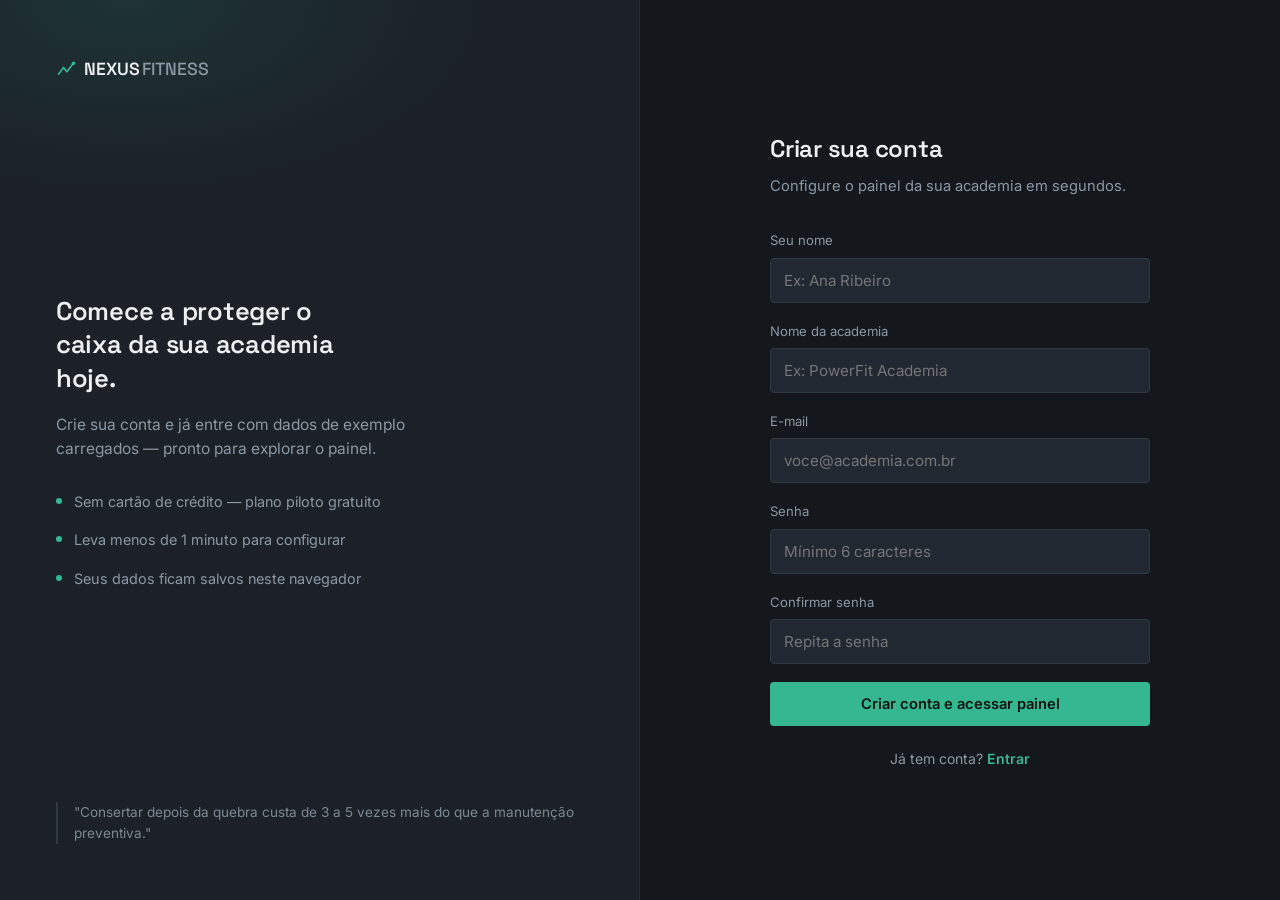
==== commit d6635bda: "Add files via upload" ====
--- a/cadastro.html
+++ b/cadastro.html
@@ -3,6 +3,7 @@
 <head>
 <meta charset="UTF-8">
 <meta name="viewport" content="width=device-width, initial-scale=1.0">
+<link rel="icon" href="data:image/svg+xml,%3Csvg xmlns='http://www.w3.org/2000/svg' viewBox='0 0 24 24'%3E%3Cpath d='M3 17L9 9L13 14L21 4' stroke='%2335B891' stroke-width='2.5' fill='none' stroke-linecap='round' stroke-linejoin='round'/%3E%3C/svg%3E">
 <title>Criar conta — Nexus Fitness</title>
 <link rel="preconnect" href="https://fonts.googleapis.com">
 <link rel="preconnect" href="https://fonts.gstatic.com" crossorigin>
@@ -39,7 +40,7 @@
       <h1>Criar sua conta</h1>
       <p class="sub">Configure o painel da sua academia em segundos.</p>
 
-      <div class="form-error" id="form-error"></div>
+      <div class="form-error" id="form-error" role="alert"></div>
 
       <div class="field">
         <label for="nome">Seu nome</label>
@@ -72,6 +73,7 @@
 </div>
 
 <script src="auth.js"></script>
+<script>NexusAuth.redirectIfAuthenticated();</script>
 <script>
   const form = document.getElementById("signup-form");
   const errorBox = document.getElementById("form-error");
--- a/app.css
+++ b/app.css
@@ -12,7 +12,7 @@
 
   --text-primary: #EDEFF1;
   --text-secondary: #8B98A5;
-  --text-tertiary: #5C6773;
+  --text-tertiary: #7C8894;
 
   --amber: #E8A33D;
   --amber-dim: rgba(232, 163, 61, 0.14);
@@ -232,6 +232,7 @@
 }
 
 .auth-quote {
+  margin: 0;
   border-left: 2px solid var(--line);
   padding-left: 16px;
   font-size: 0.85rem;
@@ -824,7 +825,7 @@
 
 .insumo-row {
   display: grid;
-  grid-template-columns: 1.6fr 1fr 1fr 1fr;
+  grid-template-columns: 1.6fr 1fr 1fr 1fr auto;
   gap: 10px;
   padding: 11px 0;
   border-bottom: 1px solid var(--line-soft);
@@ -962,7 +963,7 @@
   transition:
     transform 0.25s ease,
     opacity 0.25s ease;
-  z-index: 200;
+  z-index: 1300;
   max-width: calc(100vw - 32px);
 }
 
@@ -1555,10 +1556,10 @@
 .critical-banner p{font-size:.85rem;margin-top:4px}
 .critical-banner .btn-primary{background:var(--rust);color:#fff}
 .critical-banner .btn-primary:hover{background:#d4633f}
-.notif-overlay{position:fixed;inset:0;background:rgba(0,0,0,.5);z-index:40}
+.notif-overlay{position:fixed;inset:0;background:rgba(0,0,0,.5);z-index:1100}
 .notif-overlay[hidden]{display:none}
-.notif-drawer{position:fixed;top:0;right:0;bottom:0;width:min(400px,100%);background:var(--panel);border-left:1px solid var(--line);z-index:50;transform:translateX(105%);transition:transform .25s ease;display:flex;flex-direction:column}
-.notif-drawer.open{transform:none}
+.notif-drawer{position:fixed;top:0;right:0;bottom:0;width:min(400px,100%);background:var(--panel);border-left:1px solid var(--line);z-index:1200;transform:translateX(105%);visibility:hidden;transition:transform .25s ease,visibility .25s;display:flex;flex-direction:column}
+.notif-drawer.open{transform:none;visibility:visible}
 .notif-head{display:flex;justify-content:space-between;align-items:center;gap:8px;padding:18px 20px;border-bottom:1px solid var(--line-soft)}
 .notif-head>div{display:flex;gap:6px}
 #notif-list{overflow-y:auto;padding:14px 20px}
@@ -1574,3 +1575,25 @@
 :focus-visible{outline:2px solid var(--teal);outline-offset:2px}
 @media (max-width:900px){.app-topbar{flex-wrap:wrap}.topbar-actions{flex-wrap:wrap;width:100%}.roi-result{grid-template-columns:1fr}}
 @media (prefers-reduced-motion:reduce){*{transition:none!important;animation:none!important}}
+
+/* Correções: navegação fixa no mobile (clip não cria scroll container) e altura dinâmica */
+@media (max-width: 900px) {
+  .app-shell,
+  .main-scroll {
+    overflow-x: clip !important;
+    overflow-y: visible !important;
+  }
+  .app-topbar {
+    position: static;
+  }
+}
+
+@supports (height: 100dvh) {
+  .sidebar,
+  .main-scroll {
+    height: 100dvh;
+  }
+  .auth-shell {
+    min-height: 100dvh;
+  }
+}
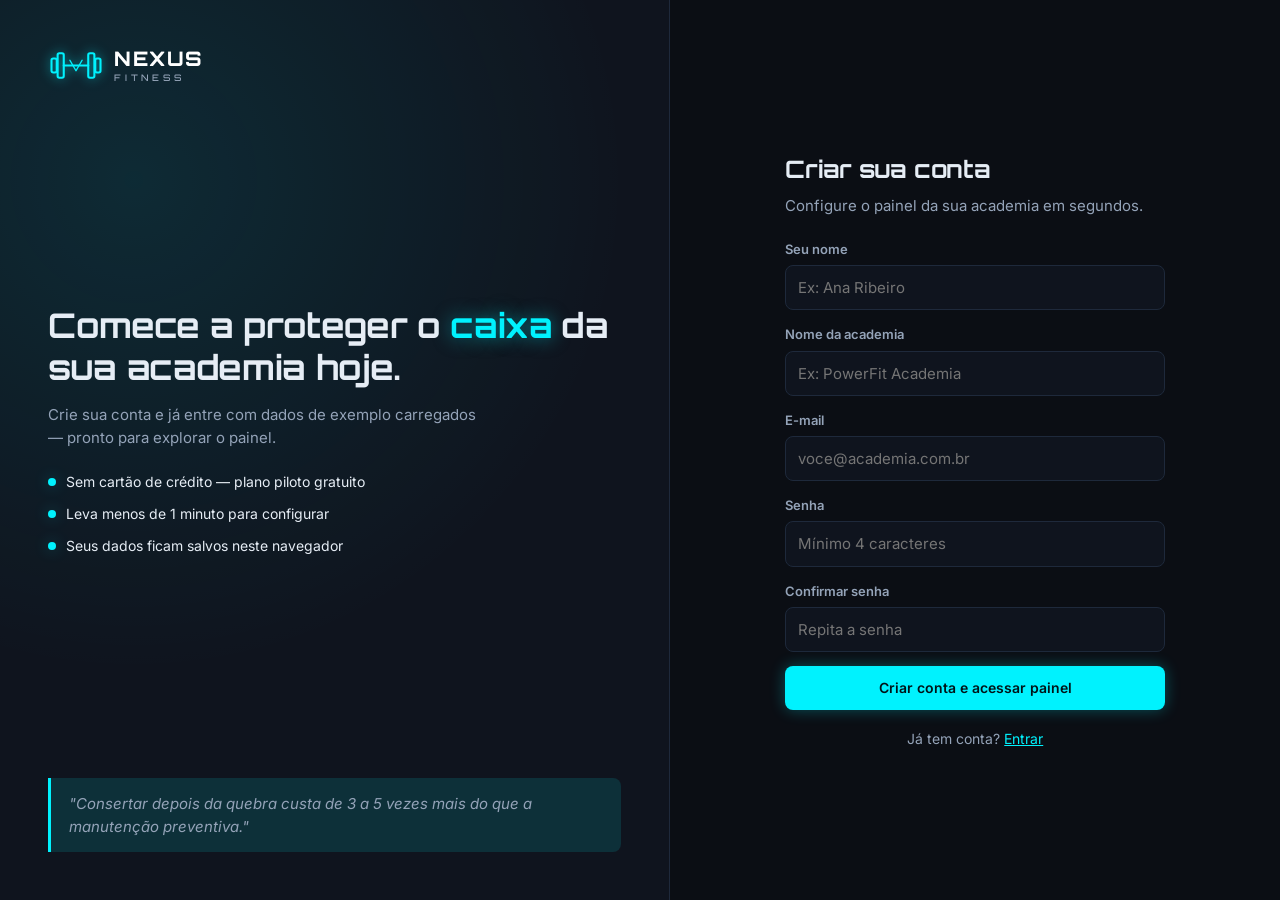
==== commit 2944dd60: "Add files via upload" ====
--- a/cadastro.html
+++ b/cadastro.html
@@ -3,11 +3,10 @@
 <head>
 <meta charset="UTF-8">
 <meta name="viewport" content="width=device-width, initial-scale=1.0">
-<link rel="icon" href="data:image/svg+xml,%3Csvg xmlns='http://www.w3.org/2000/svg' viewBox='0 0 24 24'%3E%3Cpath d='M3 17L9 9L13 14L21 4' stroke='%2335B891' stroke-width='2.5' fill='none' stroke-linecap='round' stroke-linejoin='round'/%3E%3C/svg%3E">
 <title>Criar conta — Nexus Fitness</title>
 <link rel="preconnect" href="https://fonts.googleapis.com">
 <link rel="preconnect" href="https://fonts.gstatic.com" crossorigin>
-<link href="https://fonts.googleapis.com/css2?family=Space+Grotesk:wght@400;500;600;700&family=Inter:wght@400;500;600;700&display=swap" rel="stylesheet">
+<link href="https://fonts.googleapis.com/css2?family=Inter:wght@400;500;600;700&family=Montserrat:wght@600;700;800&family=Orbitron:wght@600;700;800;900&display=swap" rel="stylesheet">
 <link rel="stylesheet" href="app.css">
 </head>
 <body>
@@ -15,13 +14,13 @@
 <div class="auth-shell">
 
   <div class="auth-side">
-    <div class="auth-logo">
-      <svg viewBox="0 0 24 24" width="20" height="20"><path d="M3 17L9 9L13 14L21 4" stroke="currentColor" stroke-width="2" fill="none" stroke-linecap="round" stroke-linejoin="round"/><circle cx="21" cy="4" r="2.2" fill="currentColor"/></svg>
-      <span>NEXUS<em>FITNESS</em></span>
-    </div>
+    <a class="logo" href="index.html" aria-label="Nexus Fitness">
+      <svg viewBox="0 0 64 40" width="56" height="35" fill="none" stroke="currentColor" stroke-width="2.4" stroke-linecap="round" stroke-linejoin="round" aria-hidden="true"><rect x="4" y="12" width="6" height="16" rx="2"/><rect x="11" y="6" width="7" height="28" rx="2"/><rect x="46" y="6" width="7" height="28" rx="2"/><rect x="54" y="12" width="6" height="16" rx="2"/><path d="M18 20h28"/><path d="M25 14l7 12 7-12" stroke-width="1.6"/></svg>
+      <span class="logo-text">NEXUS<small>FITNESS</small></span>
+    </a>
 
     <div class="auth-pitch">
-      <h2>Comece a proteger o caixa da sua academia hoje.</h2>
+      <h2>Comece a proteger o <span>caixa</span> da sua academia hoje.</h2>
       <p>Crie sua conta e já entre com dados de exemplo carregados — pronto para explorar o painel.</p>
       <div class="auth-feature-list">
         <div class="auth-feature"><span class="dot"></span><span>Sem cartão de crédito — plano piloto gratuito</span></div>
@@ -56,7 +55,7 @@
       </div>
       <div class="field">
         <label for="senha">Senha</label>
-        <input type="password" id="senha" placeholder="Mínimo 6 caracteres" autocomplete="new-password">
+        <input type="password" id="senha" placeholder="Mínimo 4 caracteres" autocomplete="new-password">
       </div>
       <div class="field">
         <label for="senha2">Confirmar senha</label>
@@ -73,7 +72,6 @@
 </div>
 
 <script src="auth.js"></script>
-<script>NexusAuth.redirectIfAuthenticated();</script>
 <script>
   const form = document.getElementById("signup-form");
   const errorBox = document.getElementById("form-error");
@@ -97,8 +95,8 @@
       showError("Preencha todos os campos.");
       return;
     }
-    if (senha.length < 6) {
-      showError("A senha precisa ter pelo menos 6 caracteres.");
+    if (senha.length < 4) {
+      showError("A senha precisa ter pelo menos 4 caracteres.");
       return;
     }
     if (senha !== senha2) {
--- a/app.css
+++ b/app.css
@@ -1,1599 +1,356 @@
 /* ============================================================
    NEXUS FITNESS — app.css
-   Estilos do produto (login, cadastro, painel interno)
+   Tema escuro neon (login, cadastro, painel e CAPEX Guard)
    ============================================================ */
 
 :root {
-  --graphite: #14181C;
-  --panel: #1B2127;
-  --panel-raised: #212831;
-  --line: #2E3944;
-  --line-soft: #262E36;
-
-  --text-primary: #EDEFF1;
-  --text-secondary: #8B98A5;
-  --text-tertiary: #7C8894;
-
-  --amber: #E8A33D;
-  --amber-dim: rgba(232, 163, 61, 0.14);
-  --teal: #35B891;
-  --teal-dim: rgba(53, 184, 145, 0.14);
-  --rust: #C1502E;
-  --rust-dim: rgba(193, 80, 46, 0.14);
-
-  --font-display: "Space Grotesk", "Inter", sans-serif;
-  --font-body: "Inter", sans-serif;
-
-  --sidebar-w: 232px;
-}
-
-*,
-*::before,
-*::after {
-  box-sizing: border-box;
-}
-
-html {
-  width: 100%;
-  max-width: 100%;
-  overflow-x: hidden;
-}
+  --bg: #0B0E14;
+  --card: #121824;
+  --card-2: #0F141E;
+  --border: #1E293B;
+  --border-strong: #2A3A52;
+
+  --neon: #00F2FE;
+  --neon-dim: rgba(0, 242, 254, 0.12);
+  --glow: 0 0 15px rgba(0, 242, 254, 0.3);
+
+  --red: #FF3B30;
+  --red-dim: rgba(255, 59, 48, 0.12);
+  --orange: #FF9500;
+  --orange-dim: rgba(255, 149, 0, 0.12);
+  --green: #34C759;
+  --green-dim: rgba(52, 199, 89, 0.12);
+
+  --text: #E6EDF5;
+  --text-2: #94A3B8;
+  --text-3: #64748B;
+
+  --font-ui: "Inter", system-ui, sans-serif;
+  --font-display: "Orbitron", "Montserrat", "Inter", sans-serif;
+  --font-title: "Montserrat", "Inter", sans-serif;
+
+  --sidebar-w: 236px;
+  --radius: 12px;
+}
+
+*, *::before, *::after { box-sizing: border-box; }
+
+html { width: 100%; overflow-x: hidden; }
 
 body {
   margin: 0;
-  width: 100%;
-  max-width: 100%;
-  min-width: 0;
-  background: var(--graphite);
-  color: var(--text-primary);
-  font-family: var(--font-body);
-  font-size: 15.5px;
+  background: var(--bg);
+  color: var(--text);
+  font-family: var(--font-ui);
+  font-size: 15px;
   line-height: 1.55;
   -webkit-font-smoothing: antialiased;
   overflow-x: hidden;
 }
 
-h1, h2, h3 {
-  font-family: var(--font-display);
-  font-weight: 600;
-  letter-spacing: -0.01em;
-  margin: 0;
-}
-
-p {
-  margin: 0;
-  color: var(--text-secondary);
-}
-
-a {
-  color: inherit;
-  text-decoration: none;
-}
-
-button,
-input,
-select,
-textarea {
-  font-family: inherit;
-}
-
-img,
-svg,
-canvas {
-  max-width: 100%;
-}
-
-/* ============================================================
-   BOTÕES
-   ============================================================ */
-
+h1, h2, h3 { font-family: var(--font-title); font-weight: 700; margin: 0; letter-spacing: -0.01em; }
+p { margin: 0; color: var(--text-2); }
+a { color: var(--neon); }
+button, input, select, textarea { font: inherit; color: inherit; }
+:focus-visible { outline: 2px solid var(--neon); outline-offset: 2px; }
+
+.num { font-family: var(--font-display); letter-spacing: 0.02em; white-space: nowrap; }
+.muted { color: var(--text-3); }
+.c-red { color: var(--red); } .c-orange { color: var(--orange); } .c-green { color: var(--green); } .c-neon { color: var(--neon); }
+
+/* ---------- Logo ---------- */
+.logo { display: flex; align-items: center; gap: 10px; color: var(--neon); text-decoration: none; }
+.logo svg { filter: drop-shadow(0 0 6px rgba(0, 242, 254, 0.6)); flex: none; }
+.logo-text { font-family: var(--font-display); font-weight: 800; font-size: 20px; color: #fff; letter-spacing: 0.08em; line-height: 1; }
+.logo-text small { display: block; font-size: 9px; letter-spacing: 0.42em; color: var(--text-2); font-weight: 500; margin-top: 4px; }
+
+/* ---------- Botões ---------- */
 .btn {
-  display: inline-flex;
-  align-items: center;
-  justify-content: center;
-  gap: 8px;
-  padding: 12px 20px;
-  border-radius: 4px;
-  font-weight: 600;
-  font-size: 0.92rem;
-  border: 1px solid transparent;
-  cursor: pointer;
-  transition:
-    background 0.15s ease,
-    border-color 0.15s ease,
-    transform 0.1s ease;
-}
-
-.btn:active {
-  transform: translateY(1px);
-}
-
-.btn-block {
-  width: 100%;
-}
-
-.btn-primary {
-  background: var(--teal);
-  color: #0C1512;
-}
-
-.btn-primary:hover {
-  background: #45c9a2;
-}
-
-.btn-ghost {
-  background: transparent;
-  border-color: var(--line);
-  color: var(--text-primary);
-}
-
-.btn-ghost:hover {
-  border-color: var(--text-secondary);
-}
-
-.btn-sm {
-  padding: 8px 14px;
-  font-size: 0.82rem;
-}
-
-.btn-danger {
-  background: transparent;
-  border-color: rgba(193, 80, 46, 0.4);
-  color: var(--rust);
-}
-
-.btn-danger:hover {
-  background: var(--rust-dim);
-}
-
-.btn[disabled] {
-  opacity: 0.5;
-  cursor: not-allowed;
-}
-
-/* ============================================================
-   AUTH
-   ============================================================ */
-
-.auth-shell {
-  min-height: 100vh;
-  display: grid;
-  grid-template-columns: 1fr 1fr;
-}
-
+  display: inline-flex; align-items: center; justify-content: center; gap: 6px;
+  border: 1px solid transparent; border-radius: 8px; padding: 10px 18px;
+  font-weight: 600; font-size: 14px; cursor: pointer; text-decoration: none;
+  transition: background .15s, box-shadow .15s, border-color .15s, color .15s;
+  white-space: nowrap;
+}
+.btn:active { transform: translateY(1px); }
+.btn-block { width: 100%; }
+.btn-primary { background: var(--neon); color: #001418; box-shadow: var(--glow); }
+.btn-primary:hover { box-shadow: 0 0 22px rgba(0, 242, 254, 0.55); }
+.btn-ghost { background: transparent; color: var(--neon); border-color: rgba(0, 242, 254, 0.45); }
+.btn-ghost:hover { background: var(--neon-dim); box-shadow: var(--glow); }
+.btn-plain { background: transparent; color: var(--text-2); border-color: var(--border); }
+.btn-plain:hover { color: var(--text); border-color: var(--border-strong); }
+.btn-danger { background: transparent; color: var(--red); border-color: rgba(255, 59, 48, 0.5); }
+.btn-danger:hover { background: var(--red-dim); }
+.btn-sm { padding: 6px 12px; font-size: 13px; }
+.btn[disabled] { opacity: .5; cursor: not-allowed; }
+
+.icon-btn {
+  display: inline-flex; align-items: center; justify-content: center;
+  width: 32px; height: 32px; border-radius: 8px; border: 1px solid var(--border);
+  background: var(--card-2); color: var(--text-2); cursor: pointer; text-decoration: none;
+}
+.icon-btn:hover { color: var(--neon); border-color: rgba(0, 242, 254, 0.5); }
+.icon-btn.wa:hover { color: var(--green); border-color: rgba(52, 199, 89, 0.5); }
+
+/* ---------- Formulários ---------- */
+.field { display: flex; flex-direction: column; gap: 6px; margin-bottom: 14px; min-width: 0; }
+.field label { font-size: 13px; font-weight: 600; color: var(--text-2); }
+.field input, .field select, .field textarea, .inline-form input {
+  width: 100%; background: var(--card-2); border: 1px solid var(--border); border-radius: 8px;
+  padding: 10px 12px; color: var(--text); outline: none;
+}
+.field textarea { min-height: 76px; resize: vertical; }
+.field input:focus, .field select:focus, .field textarea:focus, .inline-form input:focus {
+  border-color: var(--neon); box-shadow: var(--glow);
+}
+.field .hint, .hint { font-size: 12px; color: var(--text-3); }
+.form-grid { display: grid; grid-template-columns: repeat(auto-fit, minmax(200px, 1fr)); gap: 0 16px; }
+.form-error { display: none; background: var(--red-dim); border: 1px solid rgba(255, 59, 48, .4); color: #ffb3ad; padding: 10px 12px; border-radius: 8px; font-size: 14px; margin-bottom: 14px; }
+.form-error.show { display: block; }
+
+input[type="range"] { width: 100%; accent-color: var(--neon); }
+input[type="checkbox"] { accent-color: var(--neon); width: 18px; height: 18px; }
+
+/* ---------- Login / cadastro ---------- */
+.auth-shell { min-height: 100vh; display: grid; grid-template-columns: 1.1fr 1fr; }
 .auth-side {
-  background:
-    radial-gradient(
-      600px 320px at 20% 0%,
-      rgba(53, 184, 145, 0.12),
-      transparent 60%
-    ),
-    var(--panel);
-  border-right: 1px solid var(--line-soft);
-  padding: 56px;
-  display: flex;
-  flex-direction: column;
-  justify-content: space-between;
-}
-
-.auth-logo {
-  display: flex;
-  align-items: center;
-  gap: 8px;
-  font-family: var(--font-display);
-  font-weight: 600;
-  font-size: 1.1rem;
-}
-
-.auth-logo em {
-  font-style: normal;
-  color: var(--text-secondary);
-  font-weight: 500;
-  margin-left: 2px;
-}
-
-.auth-logo svg {
-  color: var(--teal);
-}
-
-.auth-pitch h2 {
-  font-size: 1.6rem;
-  line-height: 1.3;
-  margin-bottom: 18px;
-  max-width: 18ch;
-}
-
-.auth-pitch p {
-  max-width: 40ch;
-  margin-bottom: 30px;
-}
-
-.auth-feature-list {
-  display: flex;
-  flex-direction: column;
-  gap: 16px;
-}
-
-.auth-feature {
-  display: flex;
-  gap: 12px;
-  align-items: flex-start;
-  font-size: 0.9rem;
-  color: var(--text-secondary);
-}
-
-.auth-feature .dot {
-  width: 6px;
-  height: 6px;
-  border-radius: 50%;
-  background: var(--teal);
-  margin-top: 7px;
-  flex-shrink: 0;
-}
-
-.auth-quote {
-  margin: 0;
-  border-left: 2px solid var(--line);
-  padding-left: 16px;
-  font-size: 0.85rem;
-  color: var(--text-tertiary);
-}
-
-.auth-form-col {
-  display: flex;
-  align-items: center;
-  justify-content: center;
-  padding: 40px;
-}
-
-.auth-form {
-  width: 100%;
-  max-width: 380px;
-}
-
-.auth-form h1 {
-  font-size: 1.5rem;
-  margin-bottom: 8px;
-}
-
-.auth-form .sub {
-  margin-bottom: 32px;
-  font-size: 0.92rem;
-}
-
-.field {
-  margin-bottom: 18px;
-}
-
-.field label {
-  display: block;
-  font-size: 0.82rem;
-  color: var(--text-secondary);
-  margin-bottom: 7px;
-}
-
-.field input {
-  width: 100%;
-  padding: 12px 13px;
-  background: var(--panel-raised);
-  border: 1px solid var(--line);
-  border-radius: 4px;
-  color: var(--text-primary);
-  font-size: 0.95rem;
-  outline: none;
-  transition: border-color 0.15s ease;
-}
-
-.field input:focus {
-  border-color: var(--teal);
-}
-
-.form-error {
-  background: var(--rust-dim);
-  border: 1px solid rgba(193, 80, 46, 0.4);
-  color: #f0a98d;
-  font-size: 0.85rem;
-  padding: 10px 12px;
-  border-radius: 4px;
-  margin-bottom: 18px;
-  display: none;
-}
-
-.form-error.show {
-  display: block;
-}
-
-.auth-divider {
-  display: flex;
-  align-items: center;
-  gap: 12px;
-  margin: 22px 0;
-  color: var(--text-tertiary);
-  font-size: 0.78rem;
-}
-
-.auth-divider::before,
-.auth-divider::after {
-  content: "";
-  flex: 1;
-  height: 1px;
-  background: var(--line-soft);
-}
-
-.auth-foot {
-  margin-top: 22px;
-  font-size: 0.88rem;
-  color: var(--text-secondary);
-  text-align: center;
-}
-
-.auth-foot a {
-  color: var(--teal);
-  font-weight: 600;
-}
-
-/* ============================================================
-   DASHBOARD
-   ============================================================ */
-
-.app-shell {
-  display: grid;
-  grid-template-columns: var(--sidebar-w) minmax(0, 1fr);
-  min-height: 100vh;
-  width: 100%;
-  max-width: 100%;
-  overflow: hidden;
-}
-
+  padding: 48px; display: flex; flex-direction: column; justify-content: space-between; gap: 32px;
+  background: radial-gradient(circle at 20% 20%, rgba(0, 242, 254, 0.10), transparent 55%), var(--card-2);
+  border-right: 1px solid var(--border);
+}
+.auth-pitch h2 { font-family: var(--font-display); font-size: clamp(24px, 3vw, 34px); line-height: 1.25; margin-bottom: 14px; }
+.auth-pitch h2 span { color: var(--neon); text-shadow: 0 0 18px rgba(0, 242, 254, .5); }
+.auth-pitch p { max-width: 48ch; }
+.auth-feature-list { display: grid; gap: 10px; margin-top: 22px; }
+.auth-feature { display: flex; gap: 10px; align-items: center; color: var(--text); font-size: 14px; }
+.auth-feature .dot { width: 8px; height: 8px; border-radius: 50%; background: var(--neon); box-shadow: var(--glow); flex: none; }
+.auth-quote { margin: 0; padding: 14px 18px; border-left: 3px solid var(--neon); color: var(--text-2); font-style: italic; background: var(--neon-dim); border-radius: 0 8px 8px 0; }
+.auth-form-col { display: flex; align-items: center; justify-content: center; padding: 32px; }
+.auth-form { width: min(380px, 100%); }
+.auth-form h1 { font-family: var(--font-display); font-size: 24px; margin-bottom: 6px; }
+.auth-form .sub { margin-bottom: 22px; }
+.auth-divider { display: flex; align-items: center; gap: 10px; color: var(--text-3); font-size: 12px; margin: 16px 0; }
+.auth-divider::before, .auth-divider::after { content: ""; flex: 1; height: 1px; background: var(--border); }
+.auth-foot { text-align: center; margin-top: 18px; font-size: 14px; }
+
+/* ---------- Estrutura do painel ---------- */
+.app-shell { display: grid; grid-template-columns: var(--sidebar-w) 1fr; min-height: 100vh; }
 .sidebar {
-  background: var(--panel);
-  border-right: 1px solid var(--line-soft);
-  display: flex;
-  flex-direction: column;
-  position: sticky;
-  top: 0;
-  height: 100vh;
-  min-width: 0;
-  overflow: hidden;
-}
-
-.sidebar-logo {
-  display: flex;
-  align-items: center;
-  gap: 8px;
-  padding: 22px 22px 20px;
-  font-family: var(--font-display);
-  font-weight: 600;
-  border-bottom: 1px solid var(--line-soft);
-  flex-shrink: 0;
-}
-
-.sidebar-logo svg {
-  color: var(--teal);
-}
-
-.sidebar-logo em {
-  font-style: normal;
-  color: var(--text-secondary);
-  font-weight: 500;
-  margin-left: 2px;
-  font-size: 0.9em;
-}
-
-.sidebar-nav {
-  flex: 1;
-  min-width: 0;
-  padding: 18px 12px;
-  display: flex;
-  flex-direction: column;
-  gap: 2px;
-}
-
+  position: sticky; top: 0; height: 100vh; display: flex; flex-direction: column; gap: 24px;
+  padding: 22px 0; background: var(--card-2); border-right: 1px solid var(--border);
+}
+.sidebar .logo { padding: 0 22px; flex-direction: column; text-align: center; }
+.sidebar .logo svg { width: 64px; height: 40px; }
+.sidebar-nav { display: flex; flex-direction: column; gap: 2px; flex: 1; overflow-y: auto; }
 .nav-item {
-  display: flex;
-  align-items: center;
-  gap: 11px;
-  padding: 10px 12px;
-  border-radius: 5px;
-  font-size: 0.9rem;
-  color: var(--text-secondary);
-  cursor: pointer;
-  border: 1px solid transparent;
-  transition:
-    background 0.15s ease,
-    color 0.15s ease;
-  min-width: 0;
-}
-
-.nav-item svg {
-  flex-shrink: 0;
-  opacity: 0.85;
-}
-
-.nav-item:hover {
-  background: var(--panel-raised);
-  color: var(--text-primary);
-}
-
-.nav-item.active {
-  background: var(--teal-dim);
-  color: var(--teal);
-  border-color: rgba(53, 184, 145, 0.25);
-}
-
-.nav-badge {
-  margin-left: auto;
-  background: var(--rust);
-  color: white;
-  font-size: 0.68rem;
-  font-weight: 700;
-  padding: 1px 6px;
-  border-radius: 10px;
-}
-
-.sidebar-user {
-  border-top: 1px solid var(--line-soft);
-  padding: 16px 20px;
-  display: flex;
-  flex-direction: column;
-  gap: 10px;
-  flex-shrink: 0;
-}
-
-.sidebar-user-name {
-  font-size: 0.86rem;
-  color: var(--text-primary);
-  font-weight: 600;
-}
-
-.sidebar-user-academia {
-  font-size: 0.76rem;
-  color: var(--text-tertiary);
-}
-
-.main-scroll {
-  min-width: 0;
-  width: 100%;
-  max-width: 100%;
-  overflow-y: auto;
-  overflow-x: hidden;
-  height: 100vh;
-}
-
-.app-topbar {
-  position: sticky;
-  top: 0;
-  z-index: 10;
-  background: rgba(20, 24, 28, 0.9);
-  backdrop-filter: blur(8px);
-  border-bottom: 1px solid var(--line-soft);
-  padding: 18px 34px;
-  display: flex;
-  justify-content: space-between;
-  align-items: center;
-  gap: 16px;
-  min-width: 0;
-  width: 100%;
-}
-
-.app-topbar > * {
-  min-width: 0;
-}
-
-.app-topbar h1 {
-  font-size: 1.2rem;
-}
-
-.app-topbar .app-topbar-sub {
-  font-size: 0.82rem;
-  margin-top: 3px;
-}
-
-.app-content {
-  width: 100%;
-  max-width: 100%;
-  min-width: 0;
-  padding: 30px 34px 70px;
-}
-
-.view-section {
-  display: none;
-  animation: fadeIn 0.25s ease;
-  min-width: 0;
-  max-width: 100%;
-}
-
-.view-section.active {
-  display: block;
-}
-
-@keyframes fadeIn {
-  from {
-    opacity: 0;
-    transform: translateY(4px);
-  }
-  to {
-    opacity: 1;
-    transform: none;
-  }
-}
-
-/* ============================================================
-   KPI
-   ============================================================ */
-
-.kpi-grid {
-  display: grid;
-  grid-template-columns: repeat(4, minmax(0, 1fr));
-  gap: 18px;
-  margin-bottom: 34px;
-  min-width: 0;
-}
-
-.kpi-card {
-  background: var(--panel);
-  border: 1px solid var(--line);
-  border-radius: 6px;
-  padding: 20px;
-  min-width: 0;
-  overflow: hidden;
-}
-
-.kpi-label {
-  font-size: 0.78rem;
-  color: var(--text-tertiary);
-  margin-bottom: 10px;
-}
-
-.kpi-value {
-  font-family: var(--font-display);
-  font-size: 1.55rem;
-  color: var(--text-primary);
-  overflow-wrap: anywhere;
-}
-
-.kpi-value.amber {
-  color: var(--amber);
-}
-
-.kpi-value.teal {
-  color: var(--teal);
-}
-
-.kpi-note {
-  font-size: 0.76rem;
-  color: var(--text-tertiary);
-  margin-top: 6px;
-}
-
-/* ============================================================
-   CARDS / GRÁFICOS
-   ============================================================ */
-
-.card {
-  background: var(--panel);
-  border: 1px solid var(--line);
-  border-radius: 6px;
-  padding: 24px;
-  margin-bottom: 24px;
-  min-width: 0;
-  max-width: 100%;
-  overflow: hidden;
-}
-
-.card-head {
-  display: flex;
-  justify-content: space-between;
-  align-items: center;
-  margin-bottom: 18px;
-  gap: 12px;
-  flex-wrap: wrap;
-  min-width: 0;
-}
-
-.card-head > * {
-  min-width: 0;
-}
-
-.card-head h2 {
-  font-size: 1.05rem;
-}
-
-.card-head p {
-  font-size: 0.85rem;
-  overflow-wrap: anywhere;
-}
-
-.two-col {
-  display: grid;
-  grid-template-columns: minmax(0, 1.3fr) minmax(0, 1fr);
-  gap: 24px;
-  min-width: 0;
-}
-
-.chart-card {
-  min-width: 0;
-}
-
-.chart-container {
-  position: relative;
-  width: 100%;
-  max-width: 100%;
-  min-width: 0;
-  overflow: hidden;
-}
-
-.chart-container canvas {
-  display: block;
-  max-width: 100%;
-}
-
-.chart-container-usage {
-  height: 300px;
-}
-
-.chart-container-status {
-  height: 220px;
-}
-
-.chart-container-economia {
-  height: 160px;
-}
-
-/* ============================================================
-   EQUIPAMENTOS
-   ============================================================ */
-
-.eq-list {
-  width: 100%;
-  min-width: 0;
-  max-width: 100%;
-}
-
-.eq-row {
-  display: grid;
-  grid-template-columns: 1.4fr 0.8fr 1.4fr 0.9fr 1fr auto;
-  align-items: center;
-  gap: 14px;
-  padding: 14px 0;
-  border-bottom: 1px solid var(--line-soft);
-  font-size: 0.86rem;
-  min-width: 0;
-}
-
-.eq-row:last-child {
-  border-bottom: none;
-}
-
-.eq-row.eq-head {
-  color: var(--text-tertiary);
-  font-size: 0.72rem;
-  text-transform: uppercase;
-  letter-spacing: 0.04em;
-  padding-bottom: 10px;
-}
-
-.eq-name {
-  color: var(--text-primary);
-  font-weight: 600;
-  overflow-wrap: anywhere;
-}
-
-.eq-tipo {
-  color: var(--text-tertiary);
-}
-
-.eq-usage-track {
-  height: 8px;
-  background: var(--line-soft);
-  border-radius: 2px;
-  overflow: hidden;
-}
-
-.eq-usage-fill {
-  height: 100%;
-  border-radius: 2px;
-  transition:
-    width 0.4s ease,
-    background 0.4s ease;
-}
-
-.badge {
-  display: inline-flex;
-  align-items: center;
-  gap: 6px;
-  font-size: 0.74rem;
-  font-weight: 600;
-  padding: 4px 9px;
-  border-radius: 20px;
-  white-space: nowrap;
-}
-
-.badge::before {
-  content: "";
-  width: 6px;
-  height: 6px;
-  border-radius: 50%;
-}
-
-.badge-ok {
-  background: var(--teal-dim);
-  color: var(--teal);
-}
-
-.badge-ok::before {
-  background: var(--teal);
-}
-
-.badge-alerta {
-  background: var(--amber-dim);
-  color: var(--amber);
-}
-
-.badge-alerta::before {
-  background: var(--amber);
-}
-
-.eq-actions {
-  display: flex;
-  gap: 8px;
-  justify-content: flex-end;
-}
-
-/* ============================================================
-   ALERTAS
-   ============================================================ */
-
-.alert-list {
-  display: flex;
-  flex-direction: column;
-  gap: 10px;
-  min-width: 0;
-}
-
-.alert-item {
-  display: flex;
-  justify-content: space-between;
-  align-items: center;
-  gap: 12px;
-  padding: 12px 14px;
-  background: var(--panel-raised);
-  border: 1px solid var(--line-soft);
-  border-radius: 5px;
-  font-size: 0.85rem;
-  min-width: 0;
-}
-
-.alert-item.is-amber {
-  border-color: rgba(232, 163, 61, 0.35);
-}
-
-.alert-item-left {
-  display: flex;
-  align-items: center;
-  gap: 10px;
-  min-width: 0;
-}
-
-.alert-item-left > * {
-  min-width: 0;
-}
-
-.alert-item-left .dot {
-  width: 7px;
-  height: 7px;
-  border-radius: 50%;
-  background: var(--amber);
-  flex-shrink: 0;
-}
-
-.alert-empty {
-  font-size: 0.86rem;
-  color: var(--text-tertiary);
-  padding: 8px 0;
-}
-
-/* ============================================================
-   HUB
-   ============================================================ */
-
-.hub-slider-block {
-  margin-bottom: 22px;
-}
-
-.hub-slider-block label {
-  display: block;
-  font-size: 0.85rem;
-  color: var(--text-secondary);
-  margin-bottom: 10px;
-}
-
-input[type="range"] {
-  width: 100%;
-  accent-color: var(--teal);
-  margin-bottom: 8px;
-}
-
-.hub-slider-value {
-  font-family: var(--font-display);
-  font-size: 0.95rem;
-}
-
-.hub-slider-value span {
-  color: var(--teal);
-}
-
-.insumo-row {
-  display: grid;
-  grid-template-columns: 1.6fr 1fr 1fr 1fr auto;
-  gap: 10px;
-  padding: 11px 0;
-  border-bottom: 1px solid var(--line-soft);
-  font-size: 0.86rem;
-  align-items: center;
-  min-width: 0;
-}
-
-.insumo-row.insumo-head {
-  color: var(--text-tertiary);
-  font-size: 0.72rem;
-  text-transform: uppercase;
-  letter-spacing: 0.03em;
-}
-
-.insumo-row:last-child {
-  border-bottom: none;
-}
-
-.insumo-price-hub {
-  color: var(--teal);
-  font-weight: 600;
-}
-
-.insumo-econ {
-  color: var(--teal);
-}
-
-.history-item {
-  display: flex;
-  justify-content: space-between;
-  gap: 12px;
-  padding: 10px 0;
-  border-bottom: 1px solid var(--line-soft);
-  font-size: 0.85rem;
-}
-
-.history-item:last-child {
-  border-bottom: none;
-}
-
-.history-item .econ {
-  color: var(--teal);
-}
-
-/* ============================================================
-   SETTINGS
-   ============================================================ */
-
-.settings-grid {
-  display: grid;
-  grid-template-columns: minmax(0, 1fr) minmax(0, 1fr);
-  gap: 16px;
-  min-width: 0;
-}
-
-.plan-chip {
-  display: inline-block;
-  background: var(--teal-dim);
-  color: var(--teal);
-  font-size: 0.78rem;
-  font-weight: 600;
-  padding: 5px 12px;
-  border-radius: 20px;
-  margin-top: 4px;
-}
-
-/* ============================================================
-   FORMULÁRIO
-   ============================================================ */
-
-.inline-form {
-  display: none;
-  gap: 10px;
-  margin-bottom: 18px;
-  flex-wrap: wrap;
-  padding: 16px;
-  background: var(--panel-raised);
-  border: 1px solid var(--line-soft);
-  border-radius: 5px;
-  min-width: 0;
-  max-width: 100%;
-}
-
-.inline-form.show {
-  display: flex;
-}
-
-.inline-form input {
-  flex: 1;
-  min-width: 160px;
-  padding: 10px 12px;
-  background: var(--graphite);
-  border: 1px solid var(--line);
-  border-radius: 4px;
-  color: var(--text-primary);
-  font-size: 0.88rem;
-}
-
-.inline-form input:focus {
-  outline: none;
-  border-color: var(--teal);
-}
-
-/* ============================================================
-   TABELAS
-   ============================================================ */
-
-.table-wrap {
-  width: 100%;
-  max-width: 100%;
-  overflow-x: auto;
-  overflow-y: hidden;
-  -webkit-overflow-scrolling: touch;
-}
-
-/* ============================================================
-   TOAST
-   ============================================================ */
-
+  display: flex; align-items: center; gap: 12px; padding: 10px 22px; cursor: pointer;
+  color: var(--text-2); font-size: 14px; border: 0; background: none; text-align: left; width: 100%;
+  border-left: 3px solid transparent;
+}
+.nav-item svg { flex: none; }
+.nav-item:hover { color: var(--text); background: rgba(255, 255, 255, 0.02); }
+.nav-item.active { color: var(--neon); background: linear-gradient(90deg, var(--neon-dim), transparent); border-left-color: var(--neon); }
+.nav-badge { margin-left: auto; background: var(--red); color: #fff; border-radius: 99px; font-size: 11px; font-weight: 700; padding: 1px 7px; }
+.nav-badge.orange { background: var(--orange); color: #1a0f00; }
+.sidebar-user { padding: 16px 22px 0; border-top: 1px solid var(--border); display: grid; gap: 10px; }
+.sidebar-user-name { font-weight: 600; font-size: 14px; }
+.sidebar-user-academia { font-size: 12px; color: var(--text-3); }
+
+.main-scroll { min-width: 0; }
+.topnav {
+  position: sticky; top: 0; z-index: 5; display: flex; align-items: center; gap: 6px;
+  padding: 0 28px; background: rgba(11, 14, 20, 0.92); backdrop-filter: blur(8px); border-bottom: 1px solid var(--border);
+}
+.topnav-links { display: flex; gap: 4px; overflow-x: auto; flex: 1; }
+.topnav-links button {
+  background: none; border: 0; color: var(--text-2); padding: 18px 14px; cursor: pointer; font-size: 14px; white-space: nowrap;
+  border-bottom: 2px solid transparent;
+}
+.topnav-links button:hover { color: var(--text); }
+.topnav-links button.active { color: var(--neon); border-bottom-color: var(--neon); text-shadow: 0 0 10px rgba(0, 242, 254, .5); }
+.topnav-user { display: flex; align-items: center; gap: 10px; font-size: 14px; color: var(--text); white-space: nowrap; }
+.avatar { width: 32px; height: 32px; border-radius: 50%; display: grid; place-items: center; background: var(--neon-dim); color: var(--neon); font-weight: 700; border: 1px solid rgba(0, 242, 254, .4); }
+
+.app-content { padding: 26px 28px 60px; max-width: 1400px; }
+.page-head { display: flex; justify-content: space-between; align-items: flex-end; gap: 16px; flex-wrap: wrap; margin-bottom: 22px; }
+.page-title { font-family: var(--font-display); font-size: clamp(20px, 2.4vw, 28px); font-weight: 800; letter-spacing: 0.02em; text-transform: uppercase; }
+.page-sub { margin-top: 4px; }
+
+.view-section { display: none; animation: fadeIn .2s ease; }
+.view-section.active { display: block; }
+@keyframes fadeIn { from { opacity: 0; transform: translateY(4px); } to { opacity: 1; transform: none; } }
+
+/* ---------- Cartões ---------- */
+.card { background: var(--card); border: 1px solid var(--border); border-radius: var(--radius); padding: 20px; margin-bottom: 20px; min-width: 0; }
+.card-head { display: flex; justify-content: space-between; align-items: flex-start; gap: 12px; margin-bottom: 16px; flex-wrap: wrap; }
+.card-head h2 { font-size: 16px; }
+.card-head p { font-size: 13px; margin-top: 2px; }
+.card.glow { border-color: rgba(0, 242, 254, 0.7); box-shadow: var(--glow), inset 0 0 20px rgba(0, 242, 254, 0.05); }
+
+.two-col { display: grid; grid-template-columns: minmax(0, 1fr) minmax(0, 1fr); gap: 20px; }
+.two-col > .card { margin-bottom: 0; }
+.stack { display: grid; gap: 20px; margin-bottom: 20px; }
+
+/* ---------- KPIs ---------- */
+.kpi-row { display: grid; grid-template-columns: 1fr 1fr 1.4fr; gap: 16px; margin-bottom: 20px; }
+.kpi-big { padding: 16px 18px; margin: 0; }
+.kpi-big .kpi-label { font-size: 14px; color: var(--text); }
+.kpi-big .kpi-value { font-family: var(--font-display); font-size: clamp(22px, 2.4vw, 30px); font-weight: 800; margin: 4px 0 2px; color: #fff; }
+.kpi-big .kpi-note { font-size: 12px; color: var(--text-3); }
+.kpi-mini-grid { display: grid; grid-template-columns: 1fr 1fr; gap: 12px; }
+.kpi-mini { display: flex; justify-content: space-between; align-items: center; gap: 8px; padding: 12px 14px; margin: 0; font-size: 14px; }
+.kpi-mini b { font-family: var(--font-display); font-size: 18px; }
+
+/* ---------- Status ---------- */
+.badge { display: inline-flex; align-items: center; gap: 6px; padding: 3px 10px; border-radius: 99px; font-size: 12px; font-weight: 600; white-space: nowrap; }
+.badge::before { content: ""; width: 6px; height: 6px; border-radius: 50%; background: currentColor; }
+.badge.ok { color: var(--green); background: var(--green-dim); }
+.badge.proxima { color: var(--orange); background: var(--orange-dim); }
+.badge.urgente { color: var(--red); background: var(--red-dim); }
+.badge.neutro { color: var(--text-2); background: rgba(148, 163, 184, .12); }
+.badge.neon { color: var(--neon); background: var(--neon-dim); }
+
+/* ---------- Cartões de máquina ---------- */
+.machine-grid { display: grid; grid-template-columns: repeat(auto-fill, minmax(190px, 1fr)); gap: 14px; }
+.machine-card {
+  border-radius: 10px; padding: 14px; text-align: center; border: 1px solid var(--border); background: var(--card-2);
+  display: flex; flex-direction: column; gap: 6px; align-items: center; min-height: 128px; justify-content: center;
+}
+.machine-card .m-name { font-weight: 600; color: #fff; font-size: 14px; }
+.machine-card .m-status { font-size: 13px; }
+.machine-card .m-actions { display: flex; gap: 8px; margin-top: 6px; }
+.machine-card.ok { border-color: rgba(52, 199, 89, .65); background: linear-gradient(180deg, rgba(52, 199, 89, .13), rgba(52, 199, 89, .04)); box-shadow: 0 0 14px rgba(52, 199, 89, .18); }
+.machine-card.ok .m-status { color: var(--green); }
+.machine-card.proxima { border-color: rgba(255, 149, 0, .7); background: linear-gradient(180deg, rgba(255, 149, 0, .16), rgba(255, 149, 0, .04)); box-shadow: 0 0 14px rgba(255, 149, 0, .2); }
+.machine-card.proxima .m-status { color: var(--orange); }
+.machine-card.urgente { border-color: rgba(255, 59, 48, .75); background: linear-gradient(180deg, rgba(255, 59, 48, .18), rgba(255, 59, 48, .05)); box-shadow: 0 0 16px rgba(255, 59, 48, .25); }
+.machine-card.urgente .m-status { color: var(--red); }
+.machine-card.add { border-style: dashed; color: var(--text-3); font-size: 26px; cursor: pointer; }
+.machine-card.add:hover { color: var(--neon); border-color: var(--neon); }
+.machine-card .icon-btn { width: 28px; height: 28px; background: transparent; }
+
+/* ---------- Tabelas ---------- */
+.table-wrap { overflow-x: auto; }
+table.data { width: 100%; border-collapse: collapse; font-size: 14px; min-width: 560px; }
+table.data th { text-align: left; font-weight: 500; font-size: 12px; color: var(--text-3); padding: 8px 10px; border-bottom: 1px solid var(--border); white-space: nowrap; }
+table.data td { padding: 11px 10px; border-bottom: 1px solid var(--border); vertical-align: middle; }
+table.data tr:last-child td { border-bottom: 0; }
+table.data td .sub { display: block; font-size: 12px; color: var(--text-3); }
+table.data.compact { min-width: 380px; }
+table.data td.actions { white-space: nowrap; text-align: right; }
+table.data td.actions .btn, table.data td.actions .icon-btn { margin-left: 4px; }
+.empty { padding: 26px; text-align: center; color: var(--text-3); font-size: 14px; }
+
+.meter { height: 8px; background: var(--border); border-radius: 99px; overflow: hidden; min-width: 90px; }
+.meter i { display: block; height: 100%; border-radius: 99px; }
+.meter i.ok { background: var(--green); }
+.meter i.proxima { background: var(--orange); }
+.meter i.urgente { background: var(--red); }
+.meter i.neon { background: var(--neon); box-shadow: var(--glow); }
+
+/* ---------- Alertas ---------- */
+.alert-list { display: grid; gap: 10px; }
+.alert-item { display: flex; align-items: center; gap: 12px; padding: 12px 14px; border-radius: 10px; border: 1px solid var(--border); background: var(--card-2); flex-wrap: wrap; }
+.alert-item.urgente { border-color: rgba(255, 59, 48, .5); background: var(--red-dim); }
+.alert-item.proxima { border-color: rgba(255, 149, 0, .45); background: var(--orange-dim); }
+.alert-item .a-text { flex: 1 1 260px; font-size: 14px; }
+.alert-item .a-text b { color: #fff; }
+.alert-item .a-text small { display: block; color: var(--text-2); font-size: 12px; }
+.alert-item .a-actions { display: flex; gap: 6px; flex-wrap: wrap; }
+
+/* ---------- Smart Buying ---------- */
+.hub-window { border: 1px solid rgba(0, 242, 254, .7); box-shadow: var(--glow); border-radius: 10px; padding: 14px 16px; }
+.hub-window .meter { height: 10px; margin: 10px 0 8px; }
+.hub-compare { display: grid; grid-template-columns: 1fr auto 1fr; align-items: center; gap: 10px; margin-top: 14px; }
+.hub-compare .box { border: 1px solid rgba(0, 242, 254, .6); border-radius: 10px; padding: 12px; text-align: center; box-shadow: var(--glow); }
+.hub-compare .box b { display: block; font-family: var(--font-display); font-size: 18px; margin-top: 4px; }
+.hub-compare .box.retail b { color: var(--text-2); }
+.hub-compare .box.hub b { color: var(--neon); }
+.hub-slider-block { margin-bottom: 18px; }
+.hub-slider-value { font-size: 13px; color: var(--text-2); margin-top: 4px; }
+.hub-slider-value span { color: var(--neon); font-family: var(--font-display); }
+.history-item { display: flex; justify-content: space-between; gap: 12px; padding: 10px 0; border-bottom: 1px solid var(--border); font-size: 14px; }
+.history-item:last-child { border-bottom: 0; }
+.history-item .econ { color: var(--green); font-weight: 600; }
+.insumo-edit-input { width: 100%; background: var(--card-2); border: 1px solid var(--border); border-radius: 6px; padding: 6px 8px; }
+
+.inline-form { display: none; gap: 10px; margin-bottom: 16px; flex-wrap: wrap; }
+.inline-form.show { display: flex; }
+.inline-form input { flex: 1 1 180px; width: auto; }
+
+/* ---------- Detalhes de máquina ---------- */
+.detail-grid { display: grid; grid-template-columns: repeat(auto-fit, minmax(150px, 1fr)); gap: 12px; margin-bottom: 18px; }
+.detail { background: var(--card-2); border: 1px solid var(--border); border-radius: 10px; padding: 12px; }
+.detail span { display: block; font-size: 12px; color: var(--text-3); }
+.detail b { font-family: var(--font-display); font-size: 16px; font-weight: 700; }
+.insight { padding: 12px 14px; border-radius: 10px; font-size: 14px; margin-bottom: 14px; border: 1px solid var(--border); }
+.insight.warn { border-color: rgba(255, 149, 0, .45); background: var(--orange-dim); color: #ffd59a; }
+.insight.bad { border-color: rgba(255, 59, 48, .5); background: var(--red-dim); color: #ffb3ad; }
+.insight.good { border-color: rgba(52, 199, 89, .45); background: var(--green-dim); color: #b9f0c6; }
+
+/* ---------- Modal ---------- */
+.modal-backdrop { position: fixed; inset: 0; background: rgba(0, 0, 0, .65); display: none; align-items: flex-start; justify-content: center; padding: 40px 16px; z-index: 50; overflow-y: auto; }
+.modal-backdrop.open { display: flex; }
+.modal { width: min(720px, 100%); background: var(--card); border: 1px solid rgba(0, 242, 254, .5); box-shadow: var(--glow); border-radius: 14px; padding: 22px; }
+.modal-head { display: flex; justify-content: space-between; align-items: center; margin-bottom: 18px; gap: 12px; }
+.modal-head h2 { font-family: var(--font-display); font-size: 18px; }
+.modal-foot { display: flex; justify-content: flex-end; gap: 10px; margin-top: 8px; flex-wrap: wrap; }
+.modal fieldset { border: 1px solid var(--border); border-radius: 10px; padding: 14px 14px 0; margin: 0 0 14px; }
+.modal legend { padding: 0 6px; font-size: 13px; color: var(--neon); font-weight: 600; }
+
+/* ---------- Gráficos ---------- */
+.chart-box { position: relative; height: 260px; }
+
+/* ---------- Configurações ---------- */
+.tog { display: flex; justify-content: space-between; align-items: center; gap: 12px; padding: 10px 0; border-bottom: 1px solid var(--border); font-size: 14px; }
+.plan-chip { display: inline-block; padding: 6px 12px; border-radius: 99px; border: 1px solid rgba(0, 242, 254, .5); color: var(--neon); font-size: 12px; font-weight: 600; }
+
+/* ---------- Toast ---------- */
 .toast {
-  position: fixed;
-  bottom: 24px;
-  right: 24px;
-  background: var(--panel-raised);
-  border: 1px solid var(--teal);
-  color: var(--text-primary);
-  padding: 13px 18px;
-  border-radius: 5px;
-  font-size: 0.87rem;
-  box-shadow: 0 8px 24px rgba(0, 0, 0, 0.35);
-  transform: translateY(20px);
-  opacity: 0;
-  pointer-events: none;
-  transition:
-    transform 0.25s ease,
-    opacity 0.25s ease;
-  z-index: 1300;
-  max-width: calc(100vw - 32px);
-}
-
-.toast.show {
-  transform: translateY(0);
-  opacity: 1;
-}
-
-/* ============================================================
-   ACESSIBILIDADE
-   ============================================================ */
-
-a:focus-visible,
-button:focus-visible,
-input:focus-visible,
-select:focus-visible,
-textarea:focus-visible {
-  outline: 2px solid var(--teal);
-  outline-offset: 2px;
-}
-
-/* ============================================================
-   TABLET
-   ============================================================ */
-
-@media (max-width: 1100px) {
-  .kpi-grid {
-    grid-template-columns: repeat(2, minmax(0, 1fr));
-  }
-
-  .app-content {
-    padding-left: 24px;
-    padding-right: 24px;
-  }
-}
-
+  position: fixed; bottom: 24px; left: 50%; transform: translate(-50%, 20px); opacity: 0; pointer-events: none;
+  background: var(--card); border: 1px solid var(--neon); box-shadow: var(--glow); color: var(--text);
+  padding: 12px 20px; border-radius: 10px; z-index: 60; transition: opacity .2s, transform .2s; max-width: calc(100% - 32px);
+}
+.toast.show { opacity: 1; transform: translate(-50%, 0); }
+
+/* ---------- Responsivo ---------- */
+@media (max-width: 1150px) {
+  .kpi-row { grid-template-columns: 1fr 1fr; }
+  .kpi-mini-grid { grid-column: 1 / -1; grid-template-columns: repeat(4, 1fr); }
+}
 @media (max-width: 980px) {
-  .two-col {
-    grid-template-columns: minmax(0, 1fr);
-  }
-}
-
-/* ============================================================
-   MOBILE — O SIDEBAR DEIXA DE SER COLUNA LATERAL
-   ============================================================ */
-
+  .two-col { grid-template-columns: minmax(0, 1fr); }
+}
 @media (max-width: 900px) {
-
-  html,
-  body {
-    width: 100%;
-    max-width: 100%;
-    min-width: 0;
-    overflow-x: hidden !important;
-  }
-
-  .app-shell {
-    display: block !important;
-    width: 100% !important;
-    max-width: 100vw !important;
-    min-width: 0 !important;
-    overflow-x: hidden !important;
-  }
-
-  /* Sidebar vira barra horizontal */
-  .sidebar {
-    position: sticky !important;
-    top: 0 !important;
-    left: 0 !important;
-
-    display: block !important;
-
-    width: 100% !important;
-    max-width: 100vw !important;
-    min-width: 0 !important;
-
-    height: auto !important;
-    min-height: 0 !important;
-
-    border-right: 0 !important;
-    border-bottom: 1px solid var(--line-soft);
-
-    overflow: hidden !important;
-    z-index: 1000;
-  }
-
-  .sidebar-logo {
-    display: none !important;
-  }
-
-  .sidebar-user {
-    display: none !important;
-  }
-
-  .sidebar-nav {
-    width: 100% !important;
-    max-width: 100vw !important;
-    min-width: 0 !important;
-
-    display: flex !important;
-    flex-direction: row !important;
-    align-items: center;
-
-    gap: 6px !important;
-
-    padding: 8px 10px !important;
-
-    overflow-x: auto !important;
-    overflow-y: hidden !important;
-
-    scrollbar-width: none;
-    -webkit-overflow-scrolling: touch;
-  }
-
-  .sidebar-nav::-webkit-scrollbar {
-    display: none;
-  }
-
-  .nav-item {
-    flex: 0 0 auto !important;
-    width: auto !important;
-    min-width: max-content !important;
-
-    padding: 9px 12px !important;
-
-    font-size: 12px !important;
-
-    white-space: nowrap !important;
-  }
-
-  .nav-badge {
-    margin-left: 4px;
-  }
-
-  /* Conteúdo ocupa exatamente a viewport */
-  .main-scroll {
-    display: block !important;
-
-    width: 100% !important;
-    max-width: 100vw !important;
-    min-width: 0 !important;
-
-    height: auto !important;
-
-    overflow-x: hidden !important;
-    overflow-y: visible !important;
-  }
-
-  .app-topbar {
-    width: 100% !important;
-    max-width: 100% !important;
-    min-width: 0 !important;
-
-    padding: 13px 16px !important;
-
-    gap: 10px;
-    overflow: hidden !important;
-  }
-
-  .app-topbar h1 {
-    font-size: 1.05rem;
-  }
-
-  .app-topbar .app-topbar-sub {
-    font-size: 0.74rem;
-  }
-
-  .app-content {
-    width: 100% !important;
-    max-width: 100% !important;
-    min-width: 0 !important;
-
-    padding: 18px 14px 40px !important;
-
-    overflow: hidden !important;
-  }
-
-  .view-section {
-    width: 100% !important;
-    max-width: 100% !important;
-    min-width: 0 !important;
-  }
-
-  /* KPIs */
-  .kpi-grid {
-    width: 100% !important;
-    max-width: 100% !important;
-    min-width: 0 !important;
-
-    grid-template-columns: repeat(2, minmax(0, 1fr)) !important;
-
-    gap: 10px !important;
-  }
-
-  .kpi-card {
-    min-width: 0 !important;
-    max-width: 100% !important;
-    padding: 15px !important;
-  }
-
-  .kpi-label,
-  .kpi-note {
-    overflow-wrap: anywhere;
-  }
-
-  .kpi-value {
-    font-size: 1.35rem;
-  }
-
-  /* Colunas */
-  .two-col {
-    width: 100% !important;
-    max-width: 100% !important;
-    min-width: 0 !important;
-
-    grid-template-columns: minmax(0, 1fr) !important;
-  }
-
-  /* Cards */
-  .card {
-    width: 100% !important;
-    max-width: 100% !important;
-    min-width: 0 !important;
-
-    padding: 16px !important;
-    margin-bottom: 16px !important;
-
-    overflow: hidden !important;
-  }
-
-  .card-head {
-    width: 100%;
-    min-width: 0;
-  }
-
-  .card-head h2 {
-    font-size: 1rem;
-    line-height: 1.25;
-  }
-
-  .card-head p {
-    font-size: 0.77rem;
-    line-height: 1.4;
-    overflow-wrap: anywhere;
-  }
-
-  /* Gráficos */
-  .chart-card {
-    width: 100% !important;
-    max-width: 100% !important;
-    min-width: 0 !important;
-  }
-
-  .chart-container {
-    position: relative !important;
-
-    width: 100% !important;
-    max-width: 100% !important;
-    min-width: 0 !important;
-
-    overflow: hidden !important;
-  }
-
-  .chart-container canvas {
-    display: block !important;
-    max-width: 100% !important;
-  }
-
-  .chart-container-usage {
-    height: 240px !important;
-    min-height: 240px !important;
-  }
-
-  .chart-container-status {
-    height: 190px !important;
-    min-height: 190px !important;
-  }
-
-  .chart-container-economia {
-    height: 160px !important;
-    min-height: 160px !important;
-  }
-
-  /* Tabelas podem rolar dentro do card, sem mover a página inteira */
-  .table-wrap {
-    display: block !important;
-    width: 100% !important;
-    max-width: 100% !important;
-    min-width: 0 !important;
-
-    overflow-x: auto !important;
-    overflow-y: hidden !important;
-
-    -webkit-overflow-scrolling: touch;
-  }
-
-  .table-wrap table {
-    max-width: none !important;
-    min-width: 650px;
-  }
-
-  /* Equipamentos */
-  .eq-list {
-    width: 100% !important;
-    max-width: 100% !important;
-    min-width: 0 !important;
-
-    overflow-x: auto !important;
-    overflow-y: hidden !important;
-
-    -webkit-overflow-scrolling: touch;
-  }
-
-  .eq-row {
-    min-width: 650px;
-  }
-
-  /* Hub */
-  .hub-list {
-    width: 100% !important;
-    max-width: 100% !important;
-    min-width: 0 !important;
-
-    overflow-x: auto !important;
-    overflow-y: hidden !important;
-
-    -webkit-overflow-scrolling: touch;
-  }
-
-  .insumo-row {
-    min-width: 520px;
-  }
-
-  /* Alertas */
-  .alert-item {
-    align-items: flex-start;
-    flex-wrap: wrap;
-  }
-
-  .alert-item-left {
-    flex: 1 1 180px;
-  }
-
-  /* Formulários */
-  .inline-form {
-    width: 100% !important;
-    max-width: 100% !important;
-
-    flex-direction: column !important;
-    align-items: stretch !important;
-  }
-
-  .inline-form input,
-  .inline-form select,
-  .inline-form button {
-    width: 100% !important;
-    max-width: 100% !important;
-    min-width: 0 !important;
-  }
-
-  /* Configurações */
-  .settings-grid {
-    width: 100% !important;
-    max-width: 100% !important;
-
-    grid-template-columns: minmax(0, 1fr) !important;
-  }
-
-  /* Botões maiores para toque */
-  button,
-  .btn {
-    min-height: 42px;
-  }
-
-  /* Toast */
-  .toast {
-    left: 12px;
-    right: 12px;
-    bottom: 12px;
-
-    width: auto;
-    max-width: none;
-
-    text-align: center;
-  }
-}
-
-/* ============================================================
-   CELULAR PEQUENO
-   ============================================================ */
-
+  .app-shell { grid-template-columns: minmax(0, 1fr); }
+  .sidebar { min-width: 0; }
+  .sidebar { position: static; height: auto; padding: 12px 0; gap: 10px; }
+  .sidebar .logo { flex-direction: row; justify-content: center; }
+  .sidebar .logo svg { width: 46px; height: 28px; }
+  .sidebar-nav { flex-direction: row; overflow-x: auto; padding: 0 8px; }
+  .nav-item { width: auto; white-space: nowrap; padding: 8px 12px; border-left: 0; border-bottom: 2px solid transparent; border-radius: 8px; }
+  .nav-item.active { border-bottom-color: var(--neon); }
+  .sidebar-user { display: none; }
+  .topnav { position: static; padding: 0 12px; }
+  .topnav-links { display: none; }
+  .topnav-user { margin-left: auto; padding: 10px 0; }
+  .app-content { padding: 18px 16px 50px; }
+  .auth-shell { grid-template-columns: 1fr; }
+  .auth-side { display: none; }
+}
 @media (max-width: 600px) {
-
-  body {
-    font-size: 14px;
-  }
-
-  .sidebar-nav {
-    padding: 7px 9px !important;
-    gap: 5px !important;
-  }
-
-  .nav-item {
-    padding: 8px 10px !important;
-    font-size: 11.5px !important;
-  }
-
-  .app-topbar {
-    padding: 11px 12px !important;
-  }
-
-  .app-topbar h1 {
-    font-size: 1rem;
-  }
-
-  .app-content {
-    padding: 14px 10px 30px !important;
-  }
-
-  .kpi-grid {
-    grid-template-columns: repeat(2, minmax(0, 1fr)) !important;
-    gap: 7px !important;
-  }
-
-  .kpi-card {
-    padding: 12px !important;
-  }
-
-  .kpi-label {
-    font-size: 0.7rem;
-    margin-bottom: 6px;
-  }
-
-  .kpi-value {
-    font-size: 1.15rem;
-  }
-
-  .kpi-note {
-    font-size: 0.68rem;
-  }
-
-  .card {
-    padding: 13px !important;
-    margin-bottom: 14px !important;
-    border-radius: 12px;
-  }
-
-  .card-head {
-    margin-bottom: 13px;
-  }
-
-  .card-head h2 {
-    font-size: 0.94rem;
-  }
-
-  .card-head p {
-    font-size: 0.72rem;
-  }
-
-  .chart-container-usage {
-    height: 225px !important;
-    min-height: 225px !important;
-  }
-
-  .chart-container-status {
-    height: 180px !important;
-    min-height: 180px !important;
-  }
-
-  .chart-container-economia {
-    height: 150px !important;
-    min-height: 150px !important;
-  }
-
-  .eq-row {
-    min-width: 620px;
-  }
-
-  .insumo-row {
-    min-width: 500px;
-  }
-
-  .settings-grid {
-    gap: 10px;
-  }
-}
-
-/* ============================================================
-   CELULAR MUITO PEQUENO
-   ============================================================ */
-
-@media (max-width: 380px) {
-
-  .app-content {
-    padding-left: 8px !important;
-    padding-right: 8px !important;
-  }
-
-  .sidebar-nav {
-    padding-left: 7px !important;
-    padding-right: 7px !important;
-  }
-
-  .nav-item {
-    padding: 8px 9px !important;
-  }
-
-  .kpi-grid {
-    gap: 6px !important;
-  }
-
-  .kpi-card {
-    padding: 10px !important;
-  }
-
-  .kpi-value {
-    font-size: 1.05rem;
-  }
-
-  .card {
-    padding: 11px !important;
-  }
-
-  .chart-container-usage {
-    height: 210px !important;
-    min-height: 210px !important;
-  }
-
-  .chart-container-status {
-    height: 170px !important;
-    min-height: 170px !important;
-  }
-
-  .chart-container-economia {
-    height: 140px !important;
-    min-height: 140px !important;
-  }
-}
-
-/* ============================================================
-   AUTH MOBILE
-   ============================================================ */
-
-@media (max-width: 900px) {
-  .auth-shell {
-    grid-template-columns: 1fr;
-  }
-
-  .auth-side {
-    display: none;
-  }
-
-  .auth-form-col {
-    padding: 24px 16px;
-    min-height: 100vh;
-  }
-
-  .auth-form {
-    max-width: 100%;
-  }
-}
-
-@media (max-width: 600px) {
-  .auth-form-col {
-    padding: 20px 14px;
-  }
-
-  .auth-form h1 {
-    font-size: 1.35rem;
-  }
-
-  .auth-form .sub {
-    margin-bottom: 24px;
-  }
-}
-
-/* ============================================================
-   V2 — topbar, unidades, notificações, alerta crítico e ROI
-   ============================================================ */
-.topbar-actions{display:flex;align-items:center;gap:12px;flex-shrink:0}
-.topbar-actions .plan-chip{margin-top:0}
-.unit-select{background:var(--panel-raised);border:1px solid var(--line);color:var(--text-primary);border-radius:4px;padding:8px 12px;font-size:.85rem;cursor:pointer}
-.unit-select:focus{outline:none;border-color:var(--teal)}
-.bell-btn{position:relative;background:transparent;border:1px solid var(--line);color:var(--text-primary);border-radius:4px;width:38px;height:38px;display:grid;place-items:center;cursor:pointer}
-.bell-btn:hover{border-color:var(--text-secondary)}
-.bell-count{position:absolute;top:-7px;right:-7px;background:var(--rust);color:#fff;font-size:.66rem;font-weight:700;min-width:18px;padding:1px 5px;border-radius:10px;text-align:center}
-.bell-count[hidden]{display:none}
-.critical-banner{display:flex;justify-content:space-between;align-items:center;gap:16px;flex-wrap:wrap;background:var(--rust-dim);border:1px solid rgba(193,80,46,.55);border-left:4px solid var(--rust);border-radius:5px;padding:16px 18px;margin-bottom:18px}
-.critical-banner strong{color:#f0a98d;font-family:var(--font-display)}
-.critical-banner p{font-size:.85rem;margin-top:4px}
-.critical-banner .btn-primary{background:var(--rust);color:#fff}
-.critical-banner .btn-primary:hover{background:#d4633f}
-.notif-overlay{position:fixed;inset:0;background:rgba(0,0,0,.5);z-index:1100}
-.notif-overlay[hidden]{display:none}
-.notif-drawer{position:fixed;top:0;right:0;bottom:0;width:min(400px,100%);background:var(--panel);border-left:1px solid var(--line);z-index:1200;transform:translateX(105%);visibility:hidden;transition:transform .25s ease,visibility .25s;display:flex;flex-direction:column}
-.notif-drawer.open{transform:none;visibility:visible}
-.notif-head{display:flex;justify-content:space-between;align-items:center;gap:8px;padding:18px 20px;border-bottom:1px solid var(--line-soft)}
-.notif-head>div{display:flex;gap:6px}
-#notif-list{overflow-y:auto;padding:14px 20px}
-.notif-item{padding:12px 14px;margin-bottom:10px;background:var(--panel-raised);border:1px solid var(--line-soft);border-left:3px solid var(--teal);border-radius:5px;font-size:.85rem}
-.notif-item.aviso{border-left-color:var(--amber)}
-.notif-item.critico{border-left-color:var(--rust);background:var(--rust-dim)}
-.notif-item.read{opacity:.6}
-.notif-item p{color:var(--text-primary);margin-top:2px}
-.notif-when{font-size:.72rem;color:var(--text-tertiary)}
-.roi-result{display:grid;grid-template-columns:1fr 1fr;gap:16px;margin-bottom:18px}
-.roi-result .kpi-value{font-size:2rem}
-.roi-note{font-size:.78rem;color:var(--text-tertiary);margin-top:6px}
-:focus-visible{outline:2px solid var(--teal);outline-offset:2px}
-@media (max-width:900px){.app-topbar{flex-wrap:wrap}.topbar-actions{flex-wrap:wrap;width:100%}.roi-result{grid-template-columns:1fr}}
-@media (prefers-reduced-motion:reduce){*{transition:none!important;animation:none!important}}
-
-/* Correções: navegação fixa no mobile (clip não cria scroll container) e altura dinâmica */
-@media (max-width: 900px) {
-  .app-shell,
-  .main-scroll {
-    overflow-x: clip !important;
-    overflow-y: visible !important;
-  }
-  .app-topbar {
-    position: static;
-  }
-}
-
-@supports (height: 100dvh) {
-  .sidebar,
-  .main-scroll {
-    height: 100dvh;
-  }
-  .auth-shell {
-    min-height: 100dvh;
-  }
-}
+  .kpi-row { grid-template-columns: minmax(0, 1fr); }
+  .kpi-mini-grid { grid-template-columns: minmax(0, 1fr) minmax(0, 1fr); }
+  .page-title { font-size: 18px; }
+  .card { padding: 16px; }
+  .hub-compare { grid-template-columns: 1fr; }
+  .hub-compare .arrow { display: none; }
+}
+@media (prefers-reduced-motion: reduce) { * { animation: none !important; transition: none !important; } }
+
+/* ---------- Impressão (OS) ---------- */
+@media print {
+  body { background: #fff; color: #000; }
+  .sidebar, .topnav, .toast, .no-print { display: none !important; }
+}
